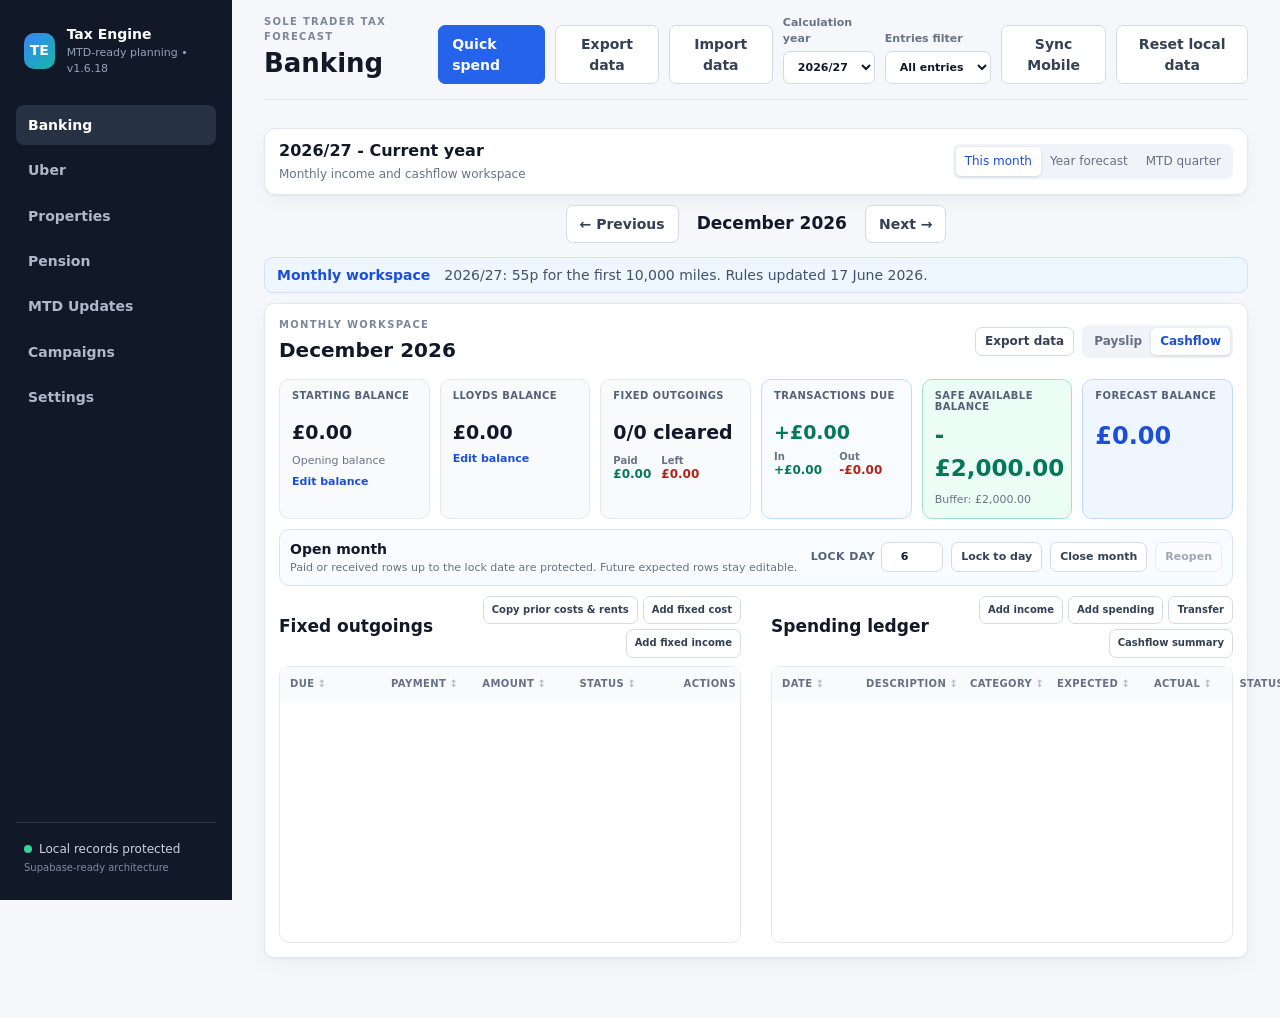
==== index.html @ 64699c82 "fix(property): resolve rent receipt periods for late payments, eliminate upcoming arrears from balan" ====
<!doctype html>
<html lang="en">
<head>
  <meta charset="utf-8"><meta name="viewport" content="width=device-width, initial-scale=1">
  <title>Tax Engine</title><meta name="theme-color" content="#111827">
  <link rel="manifest" href="manifest.webmanifest"><link rel="stylesheet" href="styles.css?v=103">
<style>
/* Side-by-side but NO internal scrolling or borders */
.cashflow-two-pane { 
  display: grid !important; 
  grid-template-columns: 1fr 1fr !important; 
  gap: 30px !important; 
}
.cashflow-two-pane section { 
  border: none !important; 
  background: transparent !important; 
  padding: 0 !important; 
}
.fixed-table, .spending-table { 
  max-height: none !important; 
  overflow: visible !important; 
  border: none !important; 
}
/* Re-add subtle borders to rows to make them readable */
.tax-workspace-table { border: 1px solid var(--line) !important; border-radius: 10px !important; }
.tax-workspace:has([data-tax-panel="cashflow"]:not([hidden])) {
  display: flex !important;
}
[data-tax-panel="cashflow"]:not([hidden]) {
  display: flex !important;
}
</style><style>
.campaigns-grid { display: grid; grid-template-columns: repeat(auto-fill, minmax(300px, 1fr)); gap: 16px; }
.campaign-card { border: 1px solid var(--line); border-radius: 10px; background: #fff; padding: 16px; cursor: pointer; transition: border-color 0.2s, box-shadow 0.2s; }
.campaign-card:hover { border-color: var(--nav); box-shadow: 0 4px 12px rgba(0,0,0,0.05); }
.campaign-card-head { display: flex; justify-content: space-between; align-items: flex-start; margin-bottom: 12px; }
.campaign-card-head h3 { margin: 0; font-size: 16px; color: var(--text); }
.campaign-card-head .badge { font-size: 10px; padding: 3px 6px; border-radius: 4px; background: #f1f5f9; color: #475569; font-weight: 700; text-transform: uppercase; }
.campaign-card-head .badge.primary { background: #eff6ff; color: #1d4ed8; }
.campaign-metrics { display: grid; grid-template-columns: 1fr 1fr; gap: 10px; margin-bottom: 16px; }
.campaign-metric { display: flex; flex-direction: column; }
.campaign-metric span { font-size: 11px; color: var(--muted); font-weight: 700; text-transform: uppercase; }
.campaign-metric strong { font-size: 18px; color: var(--text); }
.campaign-progress-bar { height: 6px; background: #e2e8f0; border-radius: 3px; overflow: hidden; margin-bottom: 6px; }
.campaign-progress-fill { height: 100%; background: var(--nav); transition: width 0.3s ease; }
.campaign-progress-fill.pay-down { background: #059669; }
.campaign-progress-text { display: flex; justify-content: space-between; font-size: 11px; color: var(--muted); font-weight: 600; }

/* Detail View */
.campaign-detail-header { display: flex; justify-content: space-between; align-items: flex-start; margin-bottom: 24px; padding-bottom: 20px; border-bottom: 1px solid var(--line); }
.campaign-detail-title h2 { margin: 0 0 4px 0; font-size: 24px; }
.campaign-detail-title p { margin: 0; color: var(--muted); font-size: 13px; }
.campaign-detail-actions { display: flex; gap: 8px; }
.campaign-stats-grid { display: grid; grid-template-columns: repeat(auto-fit, minmax(150px, 1fr)); gap: 16px; margin-bottom: 24px; }
.campaign-stat-box { background: #f8fafc; border: 1px solid var(--line); border-radius: 8px; padding: 16px; }
.campaign-stat-box span { display: block; font-size: 11px; font-weight: 700; color: var(--muted); text-transform: uppercase; margin-bottom: 4px; }
.campaign-stat-box strong { display: block; font-size: 20px; color: var(--text); }
.campaign-chart-container { background: #fff; border: 1px solid var(--line); border-radius: 10px; padding: 20px; margin-bottom: 24px; }
.campaign-chart { height: 200px; display: flex; align-items: flex-end; gap: 10px; padding-top: 20px; border-bottom: 1px solid var(--line); margin-bottom: 10px; }
.campaign-chart-bar-wrap { flex: 1; display: flex; flex-direction: column; justify-content: flex-end; align-items: center; height: 100%; position: relative; }
.campaign-chart-bar { width: 100%; max-width: 40px; background: #bfdbfe; border-radius: 4px 4px 0 0; transition: height 0.3s; min-height: 2px; }
.campaign-chart-label { font-size: 10px; color: var(--muted); margin-top: 4px; text-align: center; white-space: nowrap; overflow: hidden; text-overflow: ellipsis; max-width: 100%; }
.campaign-ledger { background: #fff; border: 1px solid var(--line); border-radius: 10px; overflow: hidden; }
</style>
</head>
<body>
  <aside class="sidebar">
    <div class="brand"><span class="brand-mark">TE</span><div><strong>Tax Engine</strong><small>MTD-ready planning &bull; v1.6.18</small></div></div>
    <nav id="nav">
      <button class="active" data-view="dashboard">Banking</button><button data-view="uber">Uber</button><button data-view="properties" data-module-nav="property">Properties</button><button data-view="pension" data-module-nav="pension">Pension</button><button data-view="mtd">MTD Updates</button>
<button data-view="campaigns">Campaigns</button><button data-view="settings">Settings</button>
    </nav>
    <div class="side-note"><span class="status-dot"></span>Local records protected<br><small>Supabase-ready architecture</small></div>
  </aside>
  <main class="shell">
    <header class="topbar"><div><p class="eyebrow">SOLE TRADER TAX FORECAST</p><h1 id="pageTitle">Banking</h1></div><div class="top-actions"><a class="quick-link" href="quick-spend.html">Quick spend</a><button id="exportAllData" class="ghost" type="button">Export data</button><button id="importAllDataButton" class="ghost" type="button">Import data</button><input id="importAllDataFile" type="file" accept="application/json" hidden><label>Calculation year<select id="taxYear"><option value="2026-27">2026/27</option><option value="2025-26">2025/26</option></select></label><label>Entries filter<select id="entryYearFilter"><option value="all">All entries</option><option value="2025-26">2025/26</option><option value="2026-27">2026/27</option></select></label><button id="btnSyncMobile" class="ghost" type="button" title="Sync and apply latest transactions from mobile">Sync Mobile</button><button id="resetDemo" class="ghost">Reset local data</button></div></header>

    <section class="view active" data-panel="dashboard">
      <div class="dashboard-mode"><div><strong id="dashboardYearMode"></strong><span id="dashboardPeriodNote"></span></div><div class="segmented" id="dashboardViewSelector"><button class="active" data-dashboard-view="actual">This month</button><button data-dashboard-view="forecast">Year forecast</button><button data-dashboard-view="mtd">MTD quarter</button></div></div>
      <div class="month-navigator" id="dashboardMonthNavigator"><button class="ghost" id="previousDashboardMonth">&larr; Previous</button><strong id="dashboardMonthLabel"></strong><button class="ghost" id="nextDashboardMonth">Next &rarr;</button></div>
      <div class="notice"><strong id="dashboardModeLabel">Actual records</strong><span id="ruleNote"></span></div>
      <div class="metrics" id="metrics"></div>
      <article class="card" id="provisionDetail"></article>
      <article class="card schedule-card" id="annualScheduleCard"><div class="card-head"><div><p class="eyebrow">APRIL TO MARCH</p><h2>Tax Provision Schedule</h2><p>Actual transactions replace forecast assumptions as each month is completed. Funding deadline: 31 March.</p></div></div><div id="provisionReconciliation" class="report provision-reconciliation"></div><div class="table records provision-schedule" id="provisionSchedule"></div></article>
      <article class="card" id="dashboardMtdCard" hidden></article>
    </section>
    <section class="view" data-panel="employment"><div class="section-intro"><div><p class="eyebrow">EMPLOYMENT RECORDS</p><h2>PAYE income</h2><p>Record each payslip or consolidated employment payment with tax and National Insurance already deducted.</p></div><button class="primary" data-open="employmentDialog">Record PAYE income</button></div><div class="metrics compact" id="employmentMetrics"></div><div class="card"><div class="table records" id="employmentTable"></div></div></section>

    <section class="view" data-panel="uber">
      <div class="section-intro">
        <div>
          <p class="eyebrow">SELF EMPLOYMENT</p>
          <h2>Uber earnings and performance</h2>
          <p>Record customer payments, platform fees, mileage, 25% tax pot provision and compare monthly net earnings.</p>
        </div>
        <button class="primary" data-open="uberDialog">Add week</button>
      </div>

      <div class="card uber-annual-card">
        <div class="card-head">
          <div>
            <p class="eyebrow">TAX YEAR SUMMARY</p>
            <h2>Monthly Uber breakdown</h2>
            <p>Annual grid showing turnover, platform fees, net payout, 25% tax pot provision, mileage and taxable profit by month.</p>
          </div>
          <div class="top-actions" style="margin-bottom:0;">
            <label>Tax year
              <select id="uberSummaryYear">
                <option value="2026-27">2026/27</option>
                <option value="2025-26">2025/26</option>
              </select>
            </label>
          </div>
        </div>
        <div class="metrics compact uber-summary-metrics" id="uberSummaryMetrics" style="margin-bottom:18px;"></div>
        <div class="uber-summary-wrap">
          <div class="table records uber-summary-table" id="uberSummaryTable"></div>
        </div>
      </div>

      <div class="card">
        <div class="card-head">
          <div>
            <p class="eyebrow">DIGITAL RECORDS</p>
            <h2>Weekly Uber entries</h2>
            <p id="uberWeeklyNote">Record customer payments, separate Uber fees, the net bank payment and business miles from the weekly statement.</p>
          </div>
          <div class="top-actions" style="margin-bottom:0;">
            <button class="ghost small" id="uberClearMonthFilter" style="display:none;">Show all weeks</button>
          </div>
        </div>
        <div class="metrics compact" id="uberMetrics"></div>
        <div class="table records" id="uberTable"></div>
      </div>
    </section>
    <section class="view" data-panel="properties">
      <div class="section-intro"><div><p class="eyebrow">RENTAL PORTFOLIO</p><h2>Properties and performance</h2><p>Cashflow is the source of truth. This page reports rent, costs and tenancy details by property.</p></div><button class="primary" data-open="propertyDialog">Create property</button></div>
      <div class="metrics compact" id="propertyMetrics"></div>
      <div class="card property-annual-card">
        <div class="card-head">
          <div>
            <p class="eyebrow">TAX YEAR SUMMARY</p>
            <h2>Monthly property breakdown</h2>
            <p>Annual grid showing rent, mortgage interest, repairs, legal &amp; professional fees, council tax, insurance, other costs, total costs and net profit by month.</p>
          </div>
          <div class="top-actions" style="margin-bottom:0;">
            <label>Tax year
              <select id="propertySummaryYear">
                <option value="2026-27">2026/27</option>
                <option value="2025-26">2025/26</option>
              </select>
            </label>
            <label>Property
              <select id="propertySummaryFilter">
                <option value="">All properties</option>
              </select>
            </label>
          </div>
        </div>
        <div class="metrics compact" id="propertySummaryMetrics" style="margin-bottom:18px;"></div>
        <div class="property-summary-wrap">
          <div class="table records property-summary-table" id="propertySummaryTable"></div>
        </div>
      </div>
      <div class="card"><div class="card-head"><div><p class="eyebrow">PROPERTY RECORDS</p><h2>Tenancies</h2></div></div><div class="table records" id="propertyTable"></div></div>
      <div class="property-actions"><button class="primary" data-open-cashflow-workspace>Open Cashflow</button><button class="ghost" data-open="rentDialog">Raise rent</button><button class="ghost" id="btnOpenTenantStatements">Tenant statements</button></div><div class="property-ledger-month" id="propertyLedgerMonthControls"></div>
      <div class="grid two property-ledgers"><div class="card"><div class="card-head"><div><p class="eyebrow">INCOME LEDGER</p><h2>Rent received</h2></div><label>Property filter<select id="propertyIncomeFilter"><option value="">All properties</option></select></label></div><div class="table records" id="propertyIncomeTable"></div></div><div class="card"><div class="card-head"><div><p class="eyebrow">EXPENSE LEDGER</p><h2>Property costs</h2></div></div><div class="table records" id="propertyExpenseTable"></div></div></div>
      <div class="card"><div class="card-head"><div><p class="eyebrow">RENT HISTORY</p><h2>Rent changes</h2></div></div><div class="table records" id="rentHistoryTable"></div></div>
      <div class="card arrears-card"><div class="card-head"><div><p class="eyebrow">ARREARS CONTROL</p><h2>Rent due and outstanding</h2><p>Scheduled rent is matched against receipts by property and rental month.</p></div><label>Property filter<select id="arrearsPropertyFilter"><option value="">All properties</option></select></label></div><div class="metrics compact" id="arrearsMetrics"></div><div class="table records" id="arrearsTable"></div></div>
    </section>
    <section class="view" data-panel="pension"><div class="section-intro"><div><p class="eyebrow">OTHER INCOME</p><h2>Pension receipts</h2></div><button class="primary" data-open="pensionDialog">Add receipt</button></div><div class="card"><div class="table records" id="pensionTable"></div></div></section>
    <section class="view" data-panel="mtd"><div class="section-intro"><div><p class="eyebrow">MAKING TAX DIGITAL</p><h2>Quarterly updates</h2><p>Monthly provision and quarterly reporting are separate outputs built from the same transaction records.</p></div><label>MTD period<select id="mtdPeriod"></select></label></div><div class="metrics compact" id="mtdMetrics"></div><article class="card"><div class="card-head"><div><p class="eyebrow">READINESS</p><h2 id="mtdStatus">Incomplete ? action required</h2></div><div><button class="ghost" id="exportMtdCsv">Export audit CSV</button><button class="ghost" id="exportMtdJson">Export audit JSON</button><button class="primary" id="exportMtdAbraTaxSelf">AbraTax self-employment CSV</button><button class="primary" id="exportMtdAbraTaxProperty">AbraTax property CSV</button></div></div><div id="mtdSummary" class="table"></div><div id="mtdWarnings" class="audit-list"></div></article></section>
    <section class="view" data-panel="payments"><div class="section-intro"><div><p class="eyebrow">PAYMENT PLAN</p><h2>HMRC payments</h2></div><button class="primary" data-open="paymentDialog">Record payment</button></div><div class="metrics compact" id="paymentMetrics"></div><div class="card"><div class="table records" id="paymentTable"></div></div></section>
    <section class="view" data-panel="calculation"><div class="section-intro"><div><p class="eyebrow">CALCULATION ENGINE</p><h2>Tax calculation</h2><p>Current-year tax and future payments on account are shown separately.</p></div></div><div id="calculationOutput" class="card report"></div></section>
    <section class="view" data-panel="returnprep"><div class="section-intro"><div><p class="eyebrow">SELF ASSESSMENT</p><h2>Return preparation</h2><p>Figures are labelled according to whether they are entered on the return or support the calculation.</p></div><button class="primary" id="printReturn">Print / PDF</button></div><div id="returnOutput" class="card report"></div></section>
    <section class="view" data-panel="audit"><div class="section-intro"><div><p class="eyebrow">DATA QUALITY</p><h2>Audit checks</h2></div></div><div id="auditOutput" class="card"></div></section>
    <section class="view" data-panel="reports"><div class="section-intro"><div><p class="eyebrow">ACCOUNTANT-READY</p><h2>Year-end tax projection</h2></div><div><button class="ghost" id="exportCsv">Export CSV</button><button class="primary" id="printReport">Print / PDF</button></div></div><article class="card report" id="report"></article></section>
        <section class="view" data-panel="campaigns">
      <div class="section-intro">
        <div>
          <p class="eyebrow">GOALS</p>
          <h2>Campaigns</h2>
          <p>Lightweight financial goals outside of ordinary cashflow.</p>
        </div>
        <div>
          <button class="primary" id="createCampaignBtn">Create campaign</button>
        </div>
      </div>
      <div id="campaignsListOutput" class="campaigns-grid"></div>
      <div id="campaignDetailOutput" hidden></div>
    </section>
    <section class="view" data-panel="settings"><div class="section-intro"><div><p class="eyebrow">CONFIGURATION</p><h2>Tax and forecast settings</h2><p>Choose the tax-return sections that apply, then maintain legislation and personal assumptions separately.</p></div><div><button class="ghost" id="copySettings">Copy previous year</button><button class="ghost" id="resetYearSettings">Reset year defaults</button></div></div><article class="card sync-card"><div class="card-head"><div><p class="eyebrow">SUPABASE SYNC</p><h2>Cloud records</h2><p>Automatic sync keeps this browser and mobile on the same Tax Engine records.</p></div></div><div class="sync-grid" data-sync-signed-out><label>Email<input id="syncEmail" type="email" autocomplete="email"></label><label>Password<input id="syncPassword" type="password" autocomplete="current-password"></label><button class="ghost" id="syncCreateAccount" type="button">Create account</button><button class="primary" id="syncSignIn" type="button">Sign in</button></div><div class="sync-actions" data-sync-signed-in hidden><button class="ghost" type="button" data-sync-signout>Sign out</button></div><p class="sync-status" data-sync-status>Sign in once to enable automatic sync.</p></article><form id="settingsForm"><div id="settingsContent"></div><div class="settings-save"><span id="settingsWarning" role="alert"></span><button class="primary" type="submit">Save all settings</button></div></form></section>
    <div id="monthlyHub" hidden></div>
  </main>

  <dialog id="uberDialog"><form method="dialog" id="uberForm"><h2>Add Uber week</h2><p>Enter fees as positive amounts. Use Other adjustments for a deduction or credit not shown elsewhere.</p><div class="form-grid"><label>Week start<input name="weekStart" type="date" required></label><label>Week end<input name="weekEnd" type="date" required></label><label>Amount paid by customers<input name="customerPayments" type="number" min="0" step="0.01" required></label><label>Government taxes and third-party fees<input name="governmentThirdPartyFees" type="number" min="0" step="0.01" value="0" required></label><label>Uber service fee<input name="uberServiceFee" type="number" min="0" step="0.01" required></label><label>Tips<input name="tips" type="number" min="0" step="0.01" value="0" required></label><label>Other adjustments<input name="otherAdjustments" type="number" step="0.01" value="0"></label><label>Net Uber payment<input name="netUberPayment" type="number" min="0" step="0.01" required></label><label>Business miles<input name="businessMiles" type="number" min="0" step="0.1" required></label><label class="wide">Adjustment explanation / notes<input name="notes"></label></div><p id="uberReconciliation" class="form-note" aria-live="polite"></p><div class="dialog-actions"><button type="button" data-close-dialog class="ghost">Cancel</button><button value="default" class="primary">Save week</button></div></form></dialog>
  <dialog id="employmentDialog"><form method="dialog" id="employmentForm"><h2>Record PAYE income</h2><div class="form-grid"><label>Payment date<input name="date" type="date" required></label><label>Employer<input name="employer" required></label><label>Tax code<input name="taxCode" value="1257L" required></label><label>Gross pay<input name="gross" type="number" min="0" step="0.01" required></label><label>PAYE tax deducted<input name="tax" type="number" min="0" step="0.01" placeholder="Leave blank to estimate"></label><label>National Insurance deducted<input name="ni" type="number" min="0" step="0.01" value="0"></label><label>Benefits in kind<input name="benefits" type="number" min="0" step="0.01" value="0"></label><label class="wide">Notes<input name="notes"></label></div><div class="dialog-actions"><button type="button" data-close-dialog class="ghost">Cancel</button><button value="default" class="primary">Save PAYE record</button></div></form></dialog>
  <dialog id="propertyDialog"><form method="dialog" id="propertyForm"><h2>Create property</h2><div class="form-grid"><label>Property name<input name="property" required placeholder="Wolverhampton rental"></label><label>Tenant name<input name="tenant" required></label><label>Tenant email<input name="tenantEmail" type="email" placeholder="tenant@example.com"></label><label>Ownership percentage<input name="ownership" type="number" min="0" max="100" step="0.01" value="100" required></label><label>Monthly rent<input name="rent" type="number" min="0" step="0.01" required></label><label>Deposit<input name="deposit" type="number" min="0" step="0.01" required></label><label>Tenancy start<input name="start" type="date" required></label><label>Tenancy end<input name="end" type="date"></label></div><div class="dialog-actions"><button type="button" data-close-dialog class="ghost">Cancel</button><button value="default" class="primary">Create property</button></div></form></dialog>
  <dialog id="incomeDialog"><form method="dialog" id="incomeForm"><h2>Record property income</h2><div class="form-grid"><label>Property<select name="propertyId" data-property-select required></select></label><label>Date received<input name="date" type="date" required></label><label>Amount<input name="amount" type="number" min="0" step="0.01" required></label><label>Rent period<input name="period" type="month"></label><label class="wide">Notes<input name="notes"></label></div><div class="dialog-actions"><button type="button" data-close-dialog class="ghost">Cancel</button><button value="default" class="primary">Record income</button></div></form></dialog>
  <dialog id="editPropertyDialog"><form method="dialog" id="editPropertyForm"><input name="id" type="hidden"><h2>Edit property</h2><div class="form-grid"><label>Property name<input name="property" required></label><label>Tenant name<input name="tenant" required></label><label>Tenant email<input name="tenantEmail" type="email" placeholder="tenant@example.com"></label><label>Ownership percentage<input name="ownership" type="number" min="0" max="100" step="0.01" required></label><label>Monthly rent<input name="rent" type="number" min="0" step="0.01" required></label><label>Deposit<input name="deposit" type="number" min="0" step="0.01" required></label><label>Tenancy start<input name="start" type="date" required></label><label>Tenancy end<input name="end" type="date"></label></div><div class="dialog-actions"><button type="button" data-close-dialog class="ghost">Cancel</button><button class="primary">Save changes</button></div></form></dialog>
  <dialog id="editIncomeDialog"><form method="dialog" id="editIncomeForm"><input name="id" type="hidden"><h2>Edit rent receipt</h2><div class="form-grid"><label>Property<select name="propertyId" data-property-select required></select></label><label>Date received<input name="date" type="date" required></label><label>Amount<input name="amount" type="number" min="0" step="0.01" required></label><label>Rent period<input name="period" type="month"></label><label class="wide">Notes<input name="notes"></label></div><div class="dialog-actions"><button type="button" data-close-dialog class="ghost">Cancel</button><button class="primary">Save changes</button></div></form></dialog>
  <dialog id="rentDialog"><form method="dialog" id="rentForm"><h2>Raise rent</h2><div class="form-grid"><label>Property<select name="propertyId" data-property-select required></select></label><label>Effective date<input name="date" type="date" required></label><label>New monthly rent<input name="rent" type="number" min="0" step="0.01" required></label><label class="wide">Reason / notes<input name="notes"></label></div><div class="dialog-actions"><button type="button" data-close-dialog class="ghost">Cancel</button><button value="default" class="primary">Save rent change</button></div></form></dialog>
  <dialog id="expenseDialog"><form method="dialog" id="expenseForm"><h2>Record property expense</h2><div class="form-grid"><label>Property<select name="propertyId" data-property-select required></select></label><label>Date paid<input name="date" type="date" required></label><label>Category<select name="category"><option>Repairs</option><option>Insurance</option><option>Agent fees</option><option>Utilities</option><option>Mortgage interest</option><option>Other</option></select></label><label>Amount<input name="amount" type="number" min="0" step="0.01" required></label><label class="wide">Supplier / notes<input name="notes"></label></div><div class="dialog-actions"><button type="button" data-close-dialog class="ghost">Cancel</button><button value="default" class="primary">Record expense</button></div></form></dialog>
  <dialog id="pensionDialog"><form method="dialog" id="pensionForm"><h2>Add pension receipt</h2><p>Enter the amount received into the bank and the tax shown on the pension payslip. Gross pension is calculated automatically.</p><div class="form-grid"><label>Date received<input name="date" type="date" required></label><label>Provider<input name="provider" required></label><label>Tax code<input name="taxCode" value="1257L" required></label><label>Net payment received<input name="net" type="number" min="0" step="0.01" required></label><label>Tax deducted<input name="tax" type="number" min="0" step="0.01" value="0" required></label><label>Pension number <small>(optional)</small><input name="pensionNumber"></label><label class="wide">Provider notes<input name="notes"></label></div><p id="pensionGrossPreview" class="form-note">Gross pension: Â£0.00</p><div class="dialog-actions"><button type="button" data-close-dialog class="ghost">Cancel</button><button value="default" class="primary">Save receipt</button></div></form></dialog>
  <dialog id="paymentDialog"><form method="dialog" id="paymentForm"><h2>Record HMRC payment or credit</h2><div class="form-grid"><label>Payment date<input name="date" type="date" required></label><label>Tax year intended<select name="taxYear" required><option value="2025-26">2025/26</option><option value="2026-27">2026/27</option></select></label><label>Type<select name="paymentType" required><option>Voluntary monthly payment</option><option>Budget Payment Plan</option><option>Balancing payment</option><option>First payment on account</option><option>Second payment on account</option><option>Other HMRC payment</option><option>Credit brought forward</option><option>Refund</option></select></label><label>HMRC allocation status<select name="allocationStatus"><option>Unallocated</option><option>Allocated</option><option>Pending</option><option>Disputed</option></select></label><label>Amount<input name="amount" type="number" min="0" step="0.01" required></label><label>Reference<input name="reference"></label><label class="wide">Notes<input name="notes"></label></div><div class="dialog-actions"><button type="button" data-close-dialog class="ghost">Cancel</button><button value="default" class="primary">Save payment</button></div></form></dialog>
  <dialog id="scheduleDetailDialog"><div class="schedule-detail"><h2 id="scheduleDetailTitle">Monthly detail</h2><div id="scheduleDetailBody" class="report"></div><div class="dialog-actions"><button type="button" data-close-dialog class="primary">Close</button></div></div></dialog>
    <dialog id="campaignDialog">
    <form id="campaignForm" onsubmit="event.preventDefault(); saveCampaign();">
      <input type="hidden" name="id">
      <h2 id="campaignDialogTitle">Create campaign</h2>
      <div class="form-grid">
        <label>Campaign name<input name="name" required></label>
        <label>Type
          <select name="type" required>
            <option value="build_up">Build up (e.g. Deposit)</option>
            <option value="pay_down">Pay down (e.g. Finance)</option>
          </select>
        </label>
        <label>Target amount<input name="target" type="number" min="0" step="0.01" required></label>
        <label>Starting balance<input name="startingBalance" type="number" min="0" step="0.01" required></label>
        <label>Target date <small>(optional)</small><input name="targetDate" type="date"></label>
        <label>Status
          <select name="status">
            <option value="active">Active</option>
            <option value="paused">Paused</option>
            <option value="completed">Completed</option><option value="archived">Archived</option>
          </select>
        </label>
        <label class="wide"><input type="checkbox" name="isPrimary"> Set as Primary Campaign on Dashboard</label>
        <label class="wide">Notes<input name="note"></label>
      </div>
      <div class="dialog-actions">
        <button type="button" data-close-dialog class="ghost">Cancel</button>
        <button type="submit" class="primary">Save campaign</button>
      </div>
    </form>
  </dialog>
  <dialog id="campaignTransactionDialog">
    <form id="campaignTransactionForm" onsubmit="event.preventDefault(); saveCampaignTx();">
      <input type="hidden" name="campaignId">
      <h2>Record transaction</h2>
      <div class="form-grid">
        <label>Date<input name="date" type="date" required></label>
        <label>Amount<input name="amount" type="number" min="0.01" step="0.01" required></label>
        <label>Direction
          <select name="direction" required>
            <option value="add">Add money</option>
            <option value="remove">Remove money</option>
          </select>
        </label>
        <label class="wide">Note<input name="note"></label>
      </div>
      <div class="dialog-actions">
        <button type="button" data-close-dialog class="ghost">Cancel</button>
        <button type="submit" class="primary">Save transaction</button>
      </div>
    </form>
  </dialog>
  <dialog id="tenantStatementDialog" class="statement-dialog">
    <div class="statement-container">
      <div class="statement-header">
        <div>
          <p class="eyebrow">ANNUAL RENT STATEMENT</p>
          <h2 id="statementPropertyTitle">Tenant Rent Statement</h2>
          <p id="statementPropertyAddress">Calendar year statement (Jan - Dec)</p>
        </div>
        <div class="top-actions" style="margin-bottom:0;">
          <label>Property
            <select id="tenantStatementPropertySelect"></select>
          </label>
          <label>Calendar year
            <select id="tenantStatementYearSelect">
              <option value="2026">2026</option>
              <option value="2025">2025</option>
              <option value="2024">2024</option>
            </select>
          </label>
        </div>
      </div>

      <div class="tenant-contact-bar">
        <div class="tenant-meta-left">
          <span>Tenant: <strong id="statementTenantName">—</strong></span>
          <span>Tenancy: <span id="statementTenancyDates">—</span></span>
          <span>Monthly rent: <strong id="statementRentRate">—</strong></span>
        </div>
        <div class="tenant-meta-right">
          <label style="display:flex;align-items:center;gap:6px;font-size:12px;font-weight:600;margin:0;">
            Tenant email:
            <input id="statementTenantEmail" type="email" placeholder="tenant@example.com" style="padding:4px 8px;font-size:12px;width:200px;">
            <button type="button" id="btnSaveTenantEmail" class="ghost small">Save email</button>
          </label>
        </div>
      </div>

      <div class="statement-table-wrap">
        <div class="table records statement-table" id="tenantStatementTable"></div>
      </div>

      <div id="statementSummaryBox" class="statement-summary-box"></div>

      <div class="dialog-actions statement-dialog-actions">
        <button type="button" data-close-dialog class="ghost">Close</button>
        <button type="button" id="btnPrintStatement" class="ghost">Print / Save PDF</button>
        <button type="button" id="btnEmailTenant" class="primary">Email to tenant</button>
      </div>
    </div>
  </dialog>
  <script src="tax-engine.js?v=24"></script><script src="financial-controls.js?v=4"></script><script src="property-records.js?v=1"></script><script src="abratax-export.js?v=1"></script><script src="app.js?v=174"></script><script src="supabase-sync.js?v=32"></script>
</body></html>
---- styles.css ----
:root{--ink:#111827;--muted:#687386;--line:#e4e8ee;--bg:#f5f7fa;--card:#fff;--accent:#2563eb;--green:#0f9f6e;--amber:#b7791f;--red:#c2414b;--nav:#111827;--shadow:0 1px 2px rgba(16,24,40,.05),0 8px 24px rgba(16,24,40,.04)}*{box-sizing:border-box}body{margin:0;background:var(--bg);color:var(--ink);font:14px/1.45 Inter,ui-sans-serif,system-ui,-apple-system,"Segoe UI",sans-serif}.sidebar{position:fixed;inset:0 auto 0 0;width:232px;background:var(--nav);color:#fff;padding:24px 16px;display:flex;flex-direction:column}.brand{display:flex;align-items:center;gap:12px;padding:0 8px 28px}.brand-mark{width:36px;height:36px;display:grid;place-items:center;border-radius:10px;background:linear-gradient(135deg,#3b82f6,#14b8a6);font-weight:800}.brand strong,.brand small{display:block}.brand small{color:#94a3b8;font-size:11px;margin-top:1px}nav{display:grid;gap:5px}button,select,input{font:inherit}button{cursor:pointer}nav button{border:0;background:transparent;color:#aeb8c8;text-align:left;padding:10px 12px;border-radius:8px;font-weight:600}nav button:hover,nav button.active{background:#263244;color:#fff}.side-note{margin-top:auto;border-top:1px solid #2c3748;padding:18px 8px 0;color:#cbd5e1;font-size:12px}.side-note small{color:#7f8da1}.status-dot{display:inline-block;width:8px;height:8px;border-radius:50%;background:#34d399;margin-right:7px}.shell{margin-left:232px;min-width:1048px;padding:0 32px 60px}.topbar{height:100px;display:flex;align-items:center;justify-content:space-between;border-bottom:1px solid var(--line);margin-bottom:28px}.topbar h1{font-size:26px;margin:1px 0}.eyebrow{font-size:10px;letter-spacing:.13em;color:#7c8798;font-weight:800;margin:0;text-transform:uppercase}.top-actions{display:flex;align-items:end;gap:10px}.top-actions label{display:grid;gap:4px;color:var(--muted);font-size:11px;font-weight:700}select,input{border:1px solid #d4dae3;border-radius:7px;background:white;padding:8px 10px;color:var(--ink)}button.primary,button.ghost{border-radius:7px;padding:8px 13px;font-weight:700}button.primary{border:1px solid var(--accent);background:var(--accent);color:#fff}button.ghost{border:1px solid #d5dbe4;background:#fff;color:#344054}.view{display:none}.view.active{display:block}.notice{display:flex;gap:14px;align-items:center;background:#eef6ff;border:1px solid #cfe2ff;border-radius:9px;padding:10px 13px;margin-bottom:18px;color:#42526a}.notice strong{color:#1d4ed8}.metrics{display:grid;grid-template-columns:repeat(4,1fr);gap:14px;margin-bottom:18px}.metrics.compact{grid-template-columns:repeat(3,1fr)}.metric{background:var(--card);border:1px solid var(--line);border-radius:10px;padding:16px;box-shadow:var(--shadow)}.metric span{display:block;color:var(--muted);font-size:12px;font-weight:600}.metric strong{display:block;font-size:23px;letter-spacing:-.03em;margin:7px 0 2px}.metric small{color:#8490a1}.metric.alert strong{color:var(--red)}.grid.two{display:grid;grid-template-columns:1.4fr 1fr;gap:18px;margin-bottom:18px}.card{background:var(--card);border:1px solid var(--line);border-radius:10px;box-shadow:var(--shadow);padding:20px;margin-bottom:18px}.card h2,.section-intro h2,dialog h2{margin:3px 0 0;font-size:18px}.card-head,.section-intro{display:flex;justify-content:space-between;align-items:center;gap:18px;margin-bottom:18px}.section-intro p:not(.eyebrow){color:var(--muted);margin:6px 0 0}.segmented{display:flex;background:#f0f3f7;border-radius:7px;padding:3px}.segmented button{border:0;background:transparent;border-radius:5px;padding:6px 9px;color:#667085;font-size:12px}.segmented button.active{background:white;color:#1d4ed8;box-shadow:0 1px 3px #cfd5df}.summary-grid{display:grid;grid-template-columns:repeat(3,1fr);gap:12px}.summary-grid div{background:#f8fafc;border-radius:8px;padding:12px}.summary-grid span{display:block;color:var(--muted);font-size:11px}.summary-grid strong{font-size:17px}.bar-wrap{margin-top:18px}.bar-label{display:flex;justify-content:space-between;color:var(--muted);font-size:12px}.bar{height:7px;background:#edf0f4;border-radius:99px;margin-top:7px;overflow:hidden}.bar i{display:block;height:100%;background:linear-gradient(90deg,#3b82f6,#14b8a6);border-radius:99px}.income-mix{display:grid;gap:15px}.mix-row{display:grid;grid-template-columns:92px 1fr 75px;gap:10px;align-items:center}.mix-row span{font-size:12px;color:var(--muted)}.mix-line{height:9px;background:#eef1f5;border-radius:20px;overflow:hidden}.mix-line i{display:block;height:100%;border-radius:20px}.mix-row:nth-child(1) i{background:#2563eb}.mix-row:nth-child(2) i{background:#14b8a6}.mix-row:nth-child(3) i{background:#8b5cf6}.mix-row strong{text-align:right}.table{width:100%}.tr{display:grid;grid-template-columns:1fr 160px;align-items:center;padding:10px 8px;border-bottom:1px solid #edf0f4}.tr:last-child{border-bottom:0}.tr.header{background:#f8fafc;color:#667085;font-size:11px;font-weight:800;text-transform:uppercase}.tr.total{font-weight:800;background:#f8fafc}.tr span:last-child{text-align:right;font-variant-numeric:tabular-nums}.records .tr{grid-template-columns:repeat(var(--cols,6),minmax(90px,1fr));gap:12px}.records .tr span{text-align:left;overflow:hidden;text-overflow:ellipsis}.records .tr span:last-child{text-align:right}.delete{border:0;background:transparent;color:#c2414b;font-weight:700}.empty{text-align:center;color:var(--muted);padding:35px}.form-grid{display:grid;grid-template-columns:repeat(2,1fr);gap:16px}.form-grid label{display:grid;gap:6px;color:#5f6c7b;font-weight:650}.form-grid input{width:100%}.wide,.form-actions{grid-column:1/-1}.form-actions{text-align:right}.report .report-title{display:flex;justify-content:space-between;border-bottom:2px solid var(--ink);padding-bottom:15px;margin-bottom:12px}.report p{color:var(--muted)}dialog{border:0;border-radius:12px;box-shadow:0 25px 80px #17203355;width:680px;padding:24px}dialog::backdrop{background:#11182788}.dialog-actions{display:flex;justify-content:flex-end;gap:8px;margin-top:22px}
@media(max-width:900px){.sidebar{position:static;width:auto}.shell{margin:0;min-width:0;padding:20px}.sidebar nav{grid-template-columns:repeat(4,1fr)}.side-note{display:none}.topbar{height:auto;padding:20px 0}.grid.two,.metrics{grid-template-columns:1fr 1fr}.records{overflow:auto}.records .tr{min-width:900px}}
@media print{.sidebar,.topbar,.section-intro,.notice,.view:not([data-panel="reports"]){display:none!important}.shell{margin:0;min-width:0;padding:0}.view[data-panel="reports"]{display:block!important}.card{border:0;box-shadow:none}}
.property-actions{display:flex;gap:9px;margin:-4px 0 18px}.property-ledgers{grid-template-columns:1fr 1fr}.property-ledgers .card{min-width:0}.property-ledgers .records{overflow-x:auto}.property-ledgers .records .tr{min-width:520px}
.view[data-panel="settings"]{max-width:1040px}.settings-save{position:sticky;bottom:12px;display:flex;justify-content:flex-end;align-items:center;gap:16px;background:#ffffffee;border:1px solid var(--line);border-radius:10px;padding:12px 16px;box-shadow:var(--shadow);z-index:2}.settings-save span{margin-right:auto;color:var(--red);font-weight:650}.settings-grid{display:grid;grid-template-columns:1fr;gap:10px;max-width:760px}.settings-grid label,.advanced-grid label{display:grid;grid-template-columns:minmax(230px,280px) minmax(220px,420px);align-items:center;gap:18px;color:#5f6c7b;font-weight:650}.settings-grid label input,.settings-grid label select,.advanced-grid label input,.advanced-grid label select{width:100%}.settings-grid .wide{grid-column:auto}.module-toggles{display:grid;grid-template-columns:1fr;gap:8px;max-width:520px}.module-toggle{display:flex!important;align-items:center;gap:10px!important;border:1px solid var(--line);border-radius:8px;padding:11px 13px;background:#f8fafc;color:var(--ink)!important}.module-toggle input{width:auto}.module-card[hidden],[data-module-nav][hidden]{display:none!important}.module-card{border-left:3px solid #3b82f6}.module-card h3{margin:0;font-size:15px}.module-card .card-head{margin-bottom:14px}.advanced{max-width:760px;margin-top:14px;border-top:1px solid var(--line);padding-top:12px}.advanced summary{cursor:pointer;font-weight:750;color:#42526a}.advanced-grid{display:grid;grid-template-columns:1fr;gap:10px;margin-top:14px}.switch-line{display:flex!important;align-items:center!important;gap:8px!important}.switch-line input{width:auto!important}.settings-section-note{color:var(--muted);margin:5px 0 0}.source-note{background:#f8fafc;border-radius:8px;padding:10px 12px;color:var(--muted);font-size:12px}
[hidden]{display:none!important}.entry-tag{display:inline-block;padding:4px 8px;border-radius:999px;background:#e8f0fe;color:#2456a6;font-weight:750}.audit-list{display:grid;gap:10px}.audit-item{display:grid;grid-template-columns:150px 1fr;gap:16px;padding:13px;border-radius:9px}.audit-item.amber{background:#fff7df;color:#76520c}.empty-success{padding:24px;text-align:center;background:#eaf8ef;border-radius:10px;color:#17623a}.empty-success p{margin-bottom:0}
.status-badge{display:inline-block;padding:4px 8px;border-radius:999px;font-size:11px;font-weight:800}.status-badge.paid{background:#eaf8ef;color:#17623a}.status-badge.overdue{background:#feecec;color:#a32222}.status-badge.part-paid{background:#fff7df;color:#76520c}.status-badge.upcoming{background:#e8f0fe;color:#2456a6}.row-actions{display:flex;gap:6px;align-items:center}.small{padding:6px 9px!important;font-size:11px!important}.arrears-card{margin-top:18px}
.dashboard-mode{display:flex;align-items:center;justify-content:space-between;gap:20px;margin-bottom:14px;padding:16px 18px;background:#fff;border:1px solid var(--line);border-radius:12px;box-shadow:var(--shadow)}.dashboard-mode>div:first-child{display:grid;gap:4px}.dashboard-mode>div:first-child strong{font-size:16px}.dashboard-mode>div:first-child span{color:var(--muted);font-size:12px}
.month-navigator{display:flex;align-items:center;justify-content:center;gap:18px;margin:0 0 14px}.month-navigator strong{min-width:150px;text-align:center;font-size:17px}.monthly-details{margin-top:16px;border-top:1px solid var(--line);padding-top:14px}.monthly-details summary{cursor:pointer;color:#1d4ed8;font-weight:700}.monthly-details .reconciliation-body{margin-top:10px}
@media(max-width:1100px){.settings-grid label,.advanced-grid label{grid-template-columns:1fr;gap:6px}.view[data-panel="settings"]{max-width:none}}
.schedule-card{overflow-x:auto}.provision-schedule{min-width:1900px}.provision-schedule .tr{grid-template-columns:220px repeat(12,minmax(120px,1fr))!important}.provision-schedule .tr span{white-space:normal}.provision-schedule .tr span:first-child{position:sticky;left:0;z-index:1;background:#fff;font-weight:750}.provision-schedule .header span:first-child{background:#f5f7fb;z-index:2}.provision-schedule .entry-tag{display:block;margin-top:4px}.provision-note{grid-column:1/-1}.schedule-value,.schedule-heading{border:0;background:transparent;color:inherit;padding:3px;text-align:left;font:inherit;cursor:pointer}.schedule-value:hover,.schedule-heading:hover{color:var(--blue);text-decoration:underline}.month-basis{display:block;margin-top:3px;color:var(--muted);font-size:10px;font-weight:500}.provision-reconciliation{margin-bottom:14px;padding:0}.provision-reconciliation summary{cursor:pointer;padding:12px 0;font-weight:750}.reconciliation-body{padding-bottom:10px}.schedule-detail{min-width:min(680px,90vw)}
.tax-workspace{display:grid;gap:18px}.tax-workspace-head{display:flex;align-items:flex-start;justify-content:space-between;gap:18px}.tax-workspace-head h2{font-size:22px}.tax-workspace-head p:not(.eyebrow){margin:5px 0 0;color:var(--muted)}.tax-workspace-tabs button{font-weight:800}.payslip-grid{display:grid;grid-template-columns:minmax(0,1fr)260px;gap:18px}.tax-workspace-table{border:1px solid var(--line);border-radius:10px;overflow:hidden}.tax-workspace-row{display:grid;align-items:center;gap:8px;padding:11px 12px;border-bottom:1px solid #edf0f4}.tax-workspace-row:last-child{border-bottom:0}.payslip-table .tax-workspace-row{grid-template-columns:1.2fr repeat(3,minmax(120px,1fr))}.fixed-table .tax-workspace-row{grid-template-columns:54px minmax(132px,1.25fr) 86px 86px 92px}.spending-table .tax-workspace-row{grid-template-columns:54px minmax(148px,1.35fr) 86px 84px 80px 86px}.tax-workspace-row.header{background:#f8fafc;color:#667085;font-size:10px;font-weight:800;text-transform:uppercase;letter-spacing:.04em}.tax-workspace-row.total{background:#eef6ff;font-weight:900}.tax-workspace-row span:not(:first-child){text-align:right}.net-available{display:grid;align-content:center;gap:8px;border:1px solid #9ee6c2;border-radius:12px;background:#ecfdf5;padding:20px}.net-available span,.cashflow-cards span{color:#536176;font-size:12px;font-weight:800;text-transform:uppercase;letter-spacing:.04em}.net-available strong{color:#047857;font-size:32px;line-height:1}.cashflow-cards{display:grid;grid-template-columns:repeat(5,1fr);gap:12px}.cashflow-cards div{display:grid;gap:7px;border:1px solid var(--line);border-radius:10px;background:#f8fafc;padding:14px}.cashflow-cards strong{font-size:21px}.cashflow-cards .safe{border-color:#9ee6c2;background:#ecfdf5}.cashflow-cards .forecast{border-color:#bfdbfe;background:#eff6ff}.cashflow-cards .safe strong{color:#047857;font-size:26px}.cashflow-cards .forecast strong{color:#1d4ed8;font-size:24px}.cashflow-two-pane{display:grid;grid-template-columns:1fr 1fr;gap:18px}.cashflow-two-pane section{min-width:0;border:1px solid var(--line);border-radius:10px;padding:14px;background:#fff}.pane-head{display:flex;justify-content:space-between;align-items:flex-start;gap:14px;margin-bottom:12px}.pane-head h3{margin:0;font-size:18px}.pane-head p{margin:2px 0 0;color:var(--muted);font-size:12px;font-weight:700}.cashflow-actions{display:flex;flex-wrap:wrap;justify-content:flex-end;gap:7px}.cashflow-actions button{padding:7px 9px;font-size:11px}.cash-status{display:inline-flex;min-width:68px;justify-content:center;border-radius:999px;padding:4px 7px;background:#eef2f7;color:#334155;font-size:10px}.cash-status.paid{background:#dcfce7;color:#047857}.cash-status.expected,.cash-status.planned{background:#e8f0fe;color:#2456a6}.cash-status.partpaid{background:#fff7df;color:#76520c}.cash-status.unplanned{background:#feecec;color:#a32222}.cash-check{display:inline-flex;align-items:center;justify-content:flex-end;gap:5px;margin:0;color:#344054;font-size:12px;font-weight:750;white-space:nowrap}.cash-check input{width:16px;height:16px;accent-color:var(--nav)}
@media(max-width:1100px){.payslip-grid,.cashflow-cards,.cashflow-two-pane{grid-template-columns:1fr}.tax-workspace-head,.pane-head{flex-direction:column}.tax-workspace-row span{text-align:left!important}.payslip-table .tax-workspace-row{min-width:620px}}

.view[data-panel="dashboard"] .dashboard-mode{padding:10px 14px;margin-bottom:10px}.view[data-panel="dashboard"] .notice{padding:7px 12px;margin-bottom:10px}.view[data-panel="dashboard"] .topbar{margin-bottom:18px}#provisionDetail{min-height:calc(100vh - 245px);display:flex;flex-direction:column;padding:14px;margin-bottom:0}.tax-workspace{flex:1;min-height:0;gap:10px}.tax-workspace-head{align-items:center;margin-bottom:0}.tax-workspace-head h2{font-size:20px}.tax-workspace-head p:not(.eyebrow){margin-top:2px;font-size:12px}.tax-workspace-tabs button{padding:5px 9px;font-size:12px}.tax-workspace:has([data-tax-panel="cashflow"]:not([hidden])){min-height:calc(100vh - 275px);display:flex;flex-direction:column}.tax-workspace:has([data-tax-panel="cashflow"]:not([hidden])) .tax-workspace-head p:not(.eyebrow){display:none}[data-tax-panel="cashflow"]:not([hidden]){flex:1;min-height:0;display:flex;flex-direction:column;gap:10px}.cashflow-cards{gap:10px}.cashflow-cards div{min-height:76px;padding:10px 12px;align-content:center}.cashflow-cards span{font-size:10px}.cashflow-cards strong{font-size:19px}.cashflow-cards .safe strong{font-size:23px}.cashflow-two-pane{flex:1;min-height:0;grid-template-columns:minmax(0,1.08fr) minmax(0,.92fr);gap:12px}.cashflow-two-pane section{min-height:0;display:flex;flex-direction:column;padding:10px}.pane-head{align-items:center;margin-bottom:8px}.pane-head h3{font-size:17px}.pane-head p{font-size:11px}.cashflow-actions{gap:5px}.cashflow-actions .primary{border-color:#d5dbe4;background:#fff;color:#344054}.cashflow-actions button{padding:6px 8px;font-size:10px}.fixed-table,.spending-table{flex:1;min-height:0;max-height:500px;overflow:auto}.fixed-table .tax-workspace-row,.spending-table .tax-workspace-row{padding:10px 10px}.tax-workspace-row.header{position:sticky;top:0;z-index:2}.fixed-row:hover,.spending-row:hover{background:#f8fafc}.fixed-row:nth-child(odd),.spending-row:nth-child(odd){background:#fcfdff}.fixed-row:has(input:checked){background:#f8fffb}.cash-status{min-width:64px}.cash-check{font-size:11px}.cash-check input{width:15px;height:15px}
@media(max-width:1100px){#provisionDetail{min-height:auto}.tax-workspace:has([data-tax-panel="cashflow"]:not([hidden])){min-height:auto}.cashflow-two-pane{grid-template-columns:1fr}.fixed-table,.spending-table{max-height:500px;overflow:auto}.fixed-table .tax-workspace-row,.spending-table .tax-workspace-row{min-width:720px}}

.fixed-table .tax-workspace-row{grid-template-columns:48px minmax(112px,1.1fr) 80px 82px 92px}.spending-table .tax-workspace-row{grid-template-columns:48px minmax(120px,1.2fr) 78px 78px 74px 76px 92px}.cash-row-actions{display:flex;justify-content:flex-end;gap:4px}.cash-row-actions button{padding:4px 6px!important;font-size:10px!important;border-radius:6px!important}.cash-row-actions .danger{color:var(--red)}

#provisionDetail{min-height:auto}.tax-workspace{display:grid;gap:12px}.tax-workspace-head{margin-bottom:2px}.payslip-grid{align-items:stretch}.net-available{min-height:0}.tax-workspace:not(:has([data-tax-panel="cashflow"]:not([hidden]))){min-height:auto;align-content:start}.tax-workspace:not(:has([data-tax-panel="cashflow"]:not([hidden]))) .tax-workspace-head{align-items:flex-end}.tax-workspace:not(:has([data-tax-panel="cashflow"]:not([hidden]))) .tax-workspace-head p:not(.eyebrow){display:none}.tax-workspace:not(:has([data-tax-panel="cashflow"]:not([hidden]))) .payslip-grid{margin-top:0}.tax-workspace:has([data-tax-panel="cashflow"]:not([hidden])){min-height:calc(100vh - 275px)}#provisionDetail:has([data-tax-panel="cashflow"]:not([hidden])){min-height:calc(100vh - 245px)}

.cash-editor{display:grid;grid-template-columns:1.2fr repeat(5,minmax(90px,1fr)) auto auto;gap:8px;align-items:end;border:1px solid #cfe2ff;border-radius:10px;background:#f8fbff;padding:10px}.cash-editor strong,.cash-editor small{display:block}.cash-editor small{color:var(--muted);font-size:11px}.cash-editor input,.cash-editor select{min-width:0;padding:7px 8px;font-size:12px}.cash-editor button{align-self:end;padding:7px 10px;min-height:34px}
@media(max-width:1100px){.cash-editor{grid-template-columns:1fr 1fr}.cash-editor>div{grid-column:1/-1}}

.cash-editor{grid-template-columns:minmax(180px,.9fr) minmax(78px,.65fr) repeat(4,minmax(96px,1fr)) minmax(96px,.7fr) 58px 70px}.cash-editor button{min-width:58px;width:auto;padding:7px 8px}

.cash-editor-wide{grid-template-columns:minmax(170px,.85fr) minmax(70px,.55fr) repeat(5,minmax(86px,1fr)) minmax(110px,.85fr) minmax(92px,.7fr) 58px 70px}.cash-editor-wide input,.cash-editor-wide select{font-size:11px;padding:6px 7px}.payslip-expenses{margin-top:4px;color:#536176;font-size:11px}.payslip-expenses summary{cursor:pointer;font-weight:800;color:#1d4ed8}.payslip-expenses div{display:flex;justify-content:space-between;gap:12px;margin-top:4px}.payslip-expenses strong{color:var(--ink)}.payslip-expenses p{margin:5px 0 0}
.cash-editor-wide .cash-day-input{text-align:center;font-weight:800}
.income-row{background:#f0fdf4!important}.cash-status.received{background:#dcfce7;color:#047857}
.cash-card-link{border:0;background:transparent;color:#1d4ed8;padding:0;text-align:left;font-size:11px;font-weight:800}.cash-card-link:hover{text-decoration:underline}.cash-editor-balance{display:grid;grid-template-columns:minmax(180px,1fr) minmax(180px,260px) 72px 80px;gap:8px;align-items:center;border:1px solid #bfdbfe;background:#eff6ff;border-radius:10px;padding:10px 12px}.cash-editor-balance small{display:block;color:var(--muted);font-size:11px}.cash-editor-balance input{font-weight:800}.cash-status-button{border:0;cursor:pointer;font-weight:900}.cash-status-button:hover{filter:brightness(.96);box-shadow:0 0 0 1px #cbd5e1 inset}.tax-workspace-controls{display:flex;align-items:center;gap:8px}.tax-workspace-controls>.ghost{padding:5px 9px;font-size:12px}

.tax-workspace:has([data-tax-panel="sandbox"]:not([hidden])){min-height:calc(100vh - 275px);display:flex;flex-direction:column}.tax-workspace:has([data-tax-panel="sandbox"]:not([hidden])) .tax-workspace-head p:not(.eyebrow){display:none}[data-tax-panel="sandbox"]:not([hidden]){flex:1;min-height:0;display:flex;flex-direction:column}.sandbox-wrap{flex:1;min-height:0;display:flex;flex-direction:column;gap:10px}.sandbox-cards{grid-template-columns:repeat(4,1fr)}.sandbox-toolbar{display:flex;align-items:center;justify-content:space-between;gap:12px;border:1px solid #bfdbfe;background:#eff6ff;border-radius:10px;padding:10px 12px}.sandbox-toolbar strong,.sandbox-toolbar small{display:block}.sandbox-toolbar small{color:var(--muted);font-size:11px}.sandbox-editor{grid-template-columns:minmax(190px,.9fr) 70px minmax(170px,1.4fr) minmax(100px,.8fr) minmax(96px,.7fr) 58px 70px}.sandbox-two-pane{flex:1;min-height:0}.sandbox-table{max-height:none}.sandbox-row:hover{background:#f8fafc}@media(max-width:1100px){.tax-workspace:has([data-tax-panel="sandbox"]:not([hidden])){min-height:auto}.sandbox-cards,.sandbox-two-pane{grid-template-columns:1fr}.sandbox-toolbar{align-items:flex-start;flex-direction:column}.sandbox-editor{grid-template-columns:1fr 1fr}.sandbox-editor>div{grid-column:1/-1}.sandbox-table .tax-workspace-row{min-width:650px}}

.sandbox-toolbar .danger{color:var(--red);border-color:#f3c7cb;background:#fff}

.sandbox-view-controls{display:flex;align-items:center;gap:6px}.sandbox-view-controls select{min-width:150px;padding:6px 8px;font-size:11px}.sandbox-view-controls button:disabled{opacity:.45;cursor:not-allowed}.sandbox-notes{display:grid;gap:5px;border:1px solid #dbeafe;border-radius:10px;background:#f8fbff;padding:9px 10px}.sandbox-notes span{font-size:10px;font-weight:900;letter-spacing:.06em;text-transform:uppercase;color:#536176}.sandbox-notes textarea{width:100%;resize:vertical;min-height:58px;border:1px solid #d4dae3;border-radius:8px;padding:8px 10px;font:13px/1.35 Inter,ui-sans-serif,system-ui,-apple-system,"Segoe UI",sans-serif}.sandbox-balance-editor{grid-template-columns:minmax(190px,1fr) minmax(160px,240px) 58px 70px}@media(max-width:1100px){.sandbox-view-controls{width:100%;flex-wrap:wrap}.sandbox-view-controls select{flex:1;min-width:180px}}

.sandbox-view-controls input{min-width:160px;padding:6px 8px;font-size:11px;font-weight:800}

.cashflow-lockbar{display:flex;align-items:center;gap:8px;border:1px solid #d7e3f5;background:#f8fbff;border-radius:10px;padding:9px 10px}.cashflow-lockbar>div{margin-right:auto}.cashflow-lockbar strong,.cashflow-lockbar small{display:block}.cashflow-lockbar small{color:var(--muted);font-size:11px}.cashflow-lockbar label{display:flex;align-items:center;gap:6px;color:#536176;font-size:11px;font-weight:900;text-transform:uppercase;letter-spacing:.04em}.cashflow-lockbar input{width:62px;padding:6px 7px;text-align:center;font-weight:900}.cashflow-lockbar button{padding:6px 9px!important;font-size:11px!important}.cashflow-lockbar button:disabled,.locked-row button:disabled{opacity:.45;cursor:not-allowed}.locked-row{background:#f8fafc!important}.locked-row span:first-child{color:#667085}@media(max-width:1100px){.cashflow-lockbar{align-items:flex-start;flex-wrap:wrap}.cashflow-lockbar>div{width:100%}}

.cash-card-link:disabled{opacity:.45;cursor:not-allowed;text-decoration:none}

.property-action-stack{display:flex;gap:6px;align-items:center;justify-content:flex-end;flex-wrap:nowrap;white-space:nowrap}


.property-ledger-month{display:flex;justify-content:center;align-items:center;gap:10px;margin:-8px 0 12px}.property-ledger-month strong{min-width:150px;text-align:center}

.payslip-watermark{position:relative;isolation:isolate;background:#fff}.payslip-watermark::before{content:attr(data-watermark);position:absolute;inset:0;display:grid;place-items:center;transform:rotate(-18deg);color:rgba(15,23,42,.16);font-size:clamp(34px,4.8vw,72px);font-weight:950;letter-spacing:.08em;text-align:center;white-space:nowrap;pointer-events:none;z-index:0}.payslip-watermark .tax-workspace-row{position:relative;z-index:1;background:rgba(255,255,255,.8)}.payslip-watermark .tax-workspace-row.header{background:rgba(248,250,252,.96)}.payslip-watermark .tax-workspace-row.total{background:rgba(238,246,255,.94)}

.cashflow-cards{grid-template-columns:repeat(6,minmax(0,1fr))}.cashflow-cards .lloyds{border-color:#c7d2fe;background:#eef2ff}.cashflow-cards .lloyds strong{color:#3730a3}.bank-chip{display:block;margin-top:2px;color:#667085;font-size:10px;font-weight:800;text-transform:uppercase;letter-spacing:.04em}.cash-editor-balance{grid-template-columns:minmax(220px,1fr) minmax(130px,.55fr) minmax(130px,.55fr) 70px 80px}@media(max-width:1100px){.cashflow-cards{grid-template-columns:1fr}.cash-editor-balance{grid-template-columns:1fr 1fr}.cash-editor-balance>div{grid-column:1/-1}}

.quick-link{display:inline-flex;align-items:center;justify-content:center;border:1px solid var(--accent);background:var(--accent);color:#fff;text-decoration:none;border-radius:7px;padding:8px 13px;font-weight:800}.quick-body{min-height:100vh;background:#eef2f7;color:var(--ink);font:15px/1.4 Inter,ui-sans-serif,system-ui,-apple-system,"Segoe UI",sans-serif}.quick-shell{width:min(100%,430px);min-height:100vh;margin:0 auto;background:#fff;padding:18px 14px 28px;box-shadow:0 0 0 1px rgba(17,24,39,.05),0 20px 60px rgba(17,24,39,.08)}.quick-top{display:flex;align-items:flex-start;justify-content:space-between;gap:12px;border-bottom:1px solid var(--line);padding-bottom:14px;margin-bottom:14px}.quick-top h1{margin:2px 0 0;font-size:24px;letter-spacing:0}.quick-top a{color:#1d4ed8;font-weight:800;text-decoration:none}.quick-top-links{display:flex;align-items:center;justify-content:flex-end;flex-wrap:wrap;gap:6px}.quick-top-links button{border:1px solid #d5dbe4;background:#fff;color:#344054;border-radius:7px;padding:7px 9px;font-size:12px;font-weight:850}.quick-card{border:1px solid var(--line);border-radius:10px;background:#fff;box-shadow:var(--shadow);padding:14px;margin-bottom:14px}.quick-form{display:grid;gap:12px}.quick-form label{display:grid;gap:6px;color:#536176;font-size:12px;font-weight:850;text-transform:uppercase;letter-spacing:.03em}.quick-form input,.quick-form select,.quick-form textarea{width:100%;border:1px solid #d4dae3;border-radius:9px;background:#fff;padding:11px 12px;color:var(--ink);font:16px/1.35 Inter,ui-sans-serif,system-ui,-apple-system,"Segoe UI",sans-serif}.quick-form textarea{min-height:70px;resize:vertical}.quick-two{display:grid;grid-template-columns:1fr 1fr;gap:10px}.quick-save{width:100%;border:1px solid var(--accent);background:var(--accent);color:#fff;border-radius:10px;padding:13px 14px;font-size:16px;font-weight:900}.quick-status{min-height:21px;color:#047857;font-weight:850}.quick-list{display:grid;gap:8px}.quick-row{display:grid;grid-template-columns:1fr auto;gap:10px;border:1px solid #edf0f4;border-radius:9px;padding:10px;background:#f8fafc}.quick-row strong,.quick-row span{display:block}.quick-row small{display:block;color:var(--muted);margin-top:2px}.quick-row em{font-style:normal;font-weight:900}.quick-empty{color:var(--muted);text-align:center;padding:12px}

.sync-card{border-color:#bfdbfe;background:#f8fbff}.sync-grid{display:grid;grid-template-columns:1fr 1fr auto auto;gap:10px;align-items:end}.sync-grid label{display:grid;gap:5px;color:#536176;font-size:11px;font-weight:850;text-transform:uppercase;letter-spacing:.04em}.sync-actions{display:flex;gap:8px;flex-wrap:wrap}.sync-status{margin:10px 0 0;color:#536176;font-weight:750}.quick-sync{display:grid;grid-template-columns:1fr 1fr;gap:8px;margin-top:10px}.quick-sync input,.quick-sync button,.quick-sync-actions button{border:1px solid #d4dae3;border-radius:8px;background:#fff;padding:9px 10px;font:14px/1.25 Inter,ui-sans-serif,system-ui,-apple-system,"Segoe UI",sans-serif}.quick-sync button,.quick-sync-actions button{font-weight:850;color:#344054}.quick-sync-actions{display:flex;gap:8px;flex-wrap:wrap;margin-top:10px}.quick-sync-actions button:first-child{border-color:var(--accent);background:var(--accent);color:#fff}@media(max-width:900px){.sync-grid{grid-template-columns:1fr}.sync-actions{display:grid}.sync-actions button{width:100%}}

.payslip-tax-panel{display:grid;grid-template-columns:repeat(5,minmax(0,1fr));gap:10px;margin-top:10px}.payslip-tax-panel div{border:1px solid var(--line);border-radius:10px;background:#f8fafc;padding:12px 14px}.payslip-tax-panel span{display:block;color:#536176;font-size:10px;font-weight:900;text-transform:uppercase;letter-spacing:.04em}.payslip-tax-panel strong{display:block;font-size:20px;margin-top:5px}.payslip-tax-panel small{display:block;color:var(--muted);font-size:11px;margin-top:2px}.payslip-tax-panel .due{border-color:#f7c68d;background:#fff7ed}.payslip-tax-panel .due strong{color:#b45309}@media(max-width:1100px){.payslip-tax-panel{grid-template-columns:1fr}}
.pane-head h3,.pane-head p,.cashflow-actions button{white-space:nowrap}
.cashflow-cards{grid-template-columns:repeat(6,minmax(0,1fr))}.cashflow-cards .tax-due{border-color:#f7c68d;background:#fff7ed}.cashflow-cards .tax-due strong{color:#b45309;font-size:23px}.cashflow-cards .tax-card-meta{display:grid;grid-template-columns:repeat(3,minmax(0,1fr));gap:5px;margin-top:0}.cashflow-cards .tax-card-meta span{display:grid;gap:1px;height:auto;color:var(--muted);font-size:10px;line-height:1.15;letter-spacing:0;text-transform:none}.cashflow-cards .tax-card-meta em{font-size:10px;font-style:normal}.cashflow-cards .tax-card-meta b{color:#7c4a10;font-size:12px;white-space:nowrap}.cash-editor-tax{grid-template-columns:minmax(260px,1fr) minmax(150px,220px) 70px 80px}@media(max-width:1100px){.cash-editor-tax{grid-template-columns:1fr 1fr}.cash-editor-tax>div{grid-column:1/-1}}
.cashflow-cards>div{align-content:start;gap:5px}.cashflow-cards>div>span{height:24px;line-height:1.1}
.cashflow-cards .transactions-due{border-color:#bfdbfe;background:#f8fbff}.cashflow-cards .transactions-due strong.positive{color:#047857}.cashflow-cards .transactions-due strong.negative{color:#b42318}.cashflow-cards .due-card-meta{display:grid;grid-template-columns:repeat(2,minmax(0,1fr));gap:6px}.cashflow-cards .due-card-meta span{display:grid;gap:1px;height:auto;color:var(--muted);font-size:10px;line-height:1.15;letter-spacing:0;text-transform:none}.cashflow-cards .due-card-meta em{font-size:10px;font-style:normal}.cashflow-cards .due-card-meta b{font-size:12px;white-space:nowrap}.cashflow-cards .due-card-meta span:first-child b{color:#047857}.cashflow-cards .due-card-meta span:last-child b{color:#b42318}
.legacy-warning{color:#9a3412;font-weight:700}.uber-allocation-row small{display:block;margin-top:3px;font-weight:400;color:#52627a}.uber-audit,.uber-weekly-breakdown{margin:10px 0}.uber-audit summary,.uber-weekly-breakdown summary{cursor:pointer;color:#175cd3;font-weight:700}
.cash-sort{display:inline-flex;align-items:center;gap:3px;border:0;background:transparent;padding:0;color:inherit;font:inherit;text-transform:inherit;letter-spacing:inherit;cursor:pointer}.cash-sort::after{content:"↕";opacity:.45;font-size:10px}.cash-sort[aria-sort="ascending"]::after{content:"↑";opacity:1}.cash-sort[aria-sort="descending"]::after{content:"↓";opacity:1}
.audit-summary-grid{display:grid;grid-template-columns:repeat(4,minmax(0,1fr));gap:10px;margin-bottom:16px}.audit-summary-grid>div{display:grid;gap:4px;border:1px solid var(--line);border-radius:10px;background:#f8fafc;padding:12px}.audit-summary-grid span{color:var(--muted);font-size:11px;font-weight:800;text-transform:uppercase}.audit-summary-grid strong{font-size:24px}@media(max-width:800px){.audit-summary-grid{grid-template-columns:1fr 1fr}}
.audit-duplicate{border:1px solid #f3d48a;border-radius:10px;background:#fff7df;padding:12px}.audit-duplicate summary{display:flex;gap:18px;cursor:pointer;color:#76520c}.audit-duplicate summary span{font-size:13px}.audit-duplicate ul{display:grid;gap:6px;margin:12px 0;padding-left:20px}.audit-duplicate li span{display:block;color:#536176;font-size:12px}.audit-duplicate p{color:#76520c;font-size:12px}
.reconciliation-head{display:flex;justify-content:space-between;gap:18px;align-items:flex-start;margin-bottom:14px}.reconciliation-head .status-badge{white-space:nowrap}.reconciliation-table{display:grid;overflow-x:auto}.reconciliation-row{display:grid;grid-template-columns:minmax(210px,1.6fr) repeat(4,minmax(110px,.8fr));gap:10px;align-items:start;padding:11px 8px;border-bottom:1px solid var(--line)}.reconciliation-row.header{background:#f8fafc;color:var(--muted);font-size:11px;font-weight:800;text-transform:uppercase}.reconciliation-row strong.amount{font-variant-numeric:tabular-nums}.reconciliation-row details{margin-top:6px}.reconciliation-row summary{cursor:pointer;color:#175cd3;font-size:12px}.reconciliation-transactions{display:grid;gap:4px;margin-top:7px;color:#52627a;font-size:12px}.reconciliation-transactions span{display:flex;justify-content:space-between;gap:12px}.reconciliation-status{display:inline-flex;width:max-content;border-radius:999px;padding:4px 8px;font-size:11px;font-weight:800}.reconciliation-status.matched{background:#dcfce7;color:#166534}.reconciliation-status.rounding{background:#e0f2fe;color:#075985}.reconciliation-status.missing,.reconciliation-status.excess{background:#fee2e2;color:#991b1b}.benchmark-grid{display:grid;grid-template-columns:1fr 1fr;gap:14px;margin-top:18px}.locked-snapshot{border:1px solid #bfdbfe;background:#eff6ff;border-radius:10px;padding:12px;color:#1e3a8a}@media(max-width:900px){.reconciliation-row{grid-template-columns:minmax(180px,1.4fr) repeat(4,minmax(100px,.8fr))}.benchmark-grid{grid-template-columns:1fr}}
[data-tax-tab="sandbox"]{display:none!important}

/* Property Tax Year Monthly Summary Grid */
.property-annual-card {
  margin-bottom: 24px;
}
.property-summary-wrap {
  overflow-x: auto;
  -webkit-overflow-scrolling: touch;
  border-radius: 8px;
  border: 1px solid #edf0f4;
  background: #ffffff;
}
.property-summary-table {
  min-width: 960px;
  width: 100%;
}
.property-summary-table .tr {
  font-variant-numeric: tabular-nums;
  transition: background-color 0.15s ease;
}
.property-summary-table .tr span:not(:first-child) {
  text-align: right;
}
.property-summary-table .tr.header span:not(:first-child) {
  text-align: right;
}
.property-summary-table .tr.total-row {
  background: #f8fafc;
  border-top: 2px solid var(--line);
  font-weight: 800;
}
.property-summary-table .tr.total-row span {
  color: var(--ink);
}
.property-summary-table .tr.property-month-row:hover {
  background: #f0f4f9;
}
.profit-pos {
  color: var(--green, #0f9f6e) !important;
  font-weight: 700;
}
.profit-neg {
  color: var(--red, #c2414b) !important;
  font-weight: 700;
}


/* Uber Tax Year Monthly Summary Grid */
.uber-annual-card {
  margin-bottom: 24px;
}
.uber-summary-wrap {
  overflow-x: auto;
  -webkit-overflow-scrolling: touch;
  border-radius: 8px;
  border: 1px solid #edf0f4;
  background: #ffffff;
}
.uber-summary-table {
  min-width: 1040px;
  width: 100%;
}
.uber-summary-table .tr {
  font-variant-numeric: tabular-nums;
  transition: background-color 0.15s ease;
}
.uber-summary-table .tr span:not(:first-child) {
  text-align: right;
}
.uber-summary-table .tr.header span:not(:first-child) {
  text-align: right;
}
.uber-summary-table .tr.total-row {
  background: #f8fafc;
  border-top: 2px solid var(--line);
  font-weight: 800;
}
.uber-summary-table .tr.total-row span {
  color: var(--ink);
}
.uber-summary-table .tr.uber-month-row:hover {
  background: #f0f4f9;
}
.uber-summary-table .tax-pot-cell {
  color: #0d9488;
  font-weight: 700;
}
.metrics.uber-summary-metrics {
  grid-template-columns: repeat(5, 1fr);
}
.metric.tax-pot {
  background: #f0fdf4;
  border-color: #bbf7d0;
}
.metric.tax-pot strong {
  color: #0f766e;
}
@media (max-width: 1200px) {
  .metrics.uber-summary-metrics {
    grid-template-columns: repeat(3, 1fr);
  }
}
@media (max-width: 768px) {
  .metrics.uber-summary-metrics {
    grid-template-columns: 1fr;
  }
}


/* Tenant Rent Statement */
.statement-dialog {
  max-width: 900px;
  width: 95vw;
  padding: 0;
  border-radius: 12px;
  border: 1px solid var(--line);
  box-shadow: 0 20px 40px rgba(0,0,0,0.15);
}
.statement-container {
  padding: 24px;
  max-height: 88vh;
  overflow-y: auto;
}
.statement-header {
  display: flex;
  justify-content: space-between;
  align-items: flex-start;
  gap: 16px;
  padding-bottom: 16px;
  border-bottom: 1px solid var(--line);
  margin-bottom: 16px;
}
.tenant-contact-bar {
  display: flex;
  justify-content: space-between;
  align-items: center;
  flex-wrap: wrap;
  gap: 12px;
  background: #f8fafc;
  border: 1px solid var(--line);
  border-radius: 8px;
  padding: 10px 14px;
  margin-bottom: 16px;
}
.tenant-meta-left {
  display: flex;
  align-items: center;
  gap: 16px;
  font-size: 13px;
}
.statement-table-wrap {
  overflow-x: auto;
  border: 1px solid var(--line);
  border-radius: 8px;
  margin-bottom: 18px;
  background: #fff;
}
.statement-table {
  min-width: 650px;
  width: 100%;
}
.statement-table .tr {
  font-variant-numeric: tabular-nums;
}
.statement-table .tr span:not(:first-child) {
  text-align: right;
}
.statement-table .tr.header span:not(:first-child) {
  text-align: right;
}
.statement-table .tr.total-row {
  background: #f8fafc;
  border-top: 2px solid var(--line);
  font-weight: 800;
}
.bal-clear {
  color: #047857;
  font-weight: 600;
}
.bal-arrears {
  color: #c2414b;
  font-weight: 700;
}
.bal-credit {
  color: #0284c7;
  font-weight: 700;
}
.statement-summary-box {
  border-radius: 10px;
  padding: 16px 20px;
  margin-bottom: 20px;
  border: 1px solid var(--line);
}
.statement-summary-box.arrears {
  background: #fef2f2;
  border-color: #fecaca;
  color: #991b1b;
}
.statement-summary-box.uptodate {
  background: #ecfdf5;
  border-color: #a7f3d0;
  color: #065f46;
}
.statement-summary-box.credit {
  background: #f0f9ff;
  border-color: #bae6fd;
  color: #0369a1;
}
.statement-summary-box h3 {
  margin: 0 0 8px 0;
  font-size: 16px;
}
.statement-summary-box p {
  margin: 6px 0;
  font-size: 13px;
  line-height: 1.5;
}
.summary-badge {
  display: inline-block;
  padding: 4px 10px;
  border-radius: 999px;
  font-size: 12px;
  font-weight: 700;
  letter-spacing: 0.04em;
  margin-bottom: 8px;
}
.summary-badge.arrears {
  background: #fee2e2;
  color: #991b1b;
}
.summary-badge.ok {
  background: #dcfce7;
  color: #166534;
}
.summary-badge.credit {
  background: #e0f2fe;
  color: #0369a1;
}
.summary-amount {
  font-size: 26px;
  font-weight: 800;
  margin: 4px 0 10px 0;
  line-height: 1.2;
}
.statement-summary-box.arrears .summary-amount {
  color: #b91c1c;
}
.statement-summary-box.ok .summary-amount {
  color: #15803d;
}
.statement-summary-box.credit .summary-amount {
  color: #0284c7;
}
.summary-text {
  font-size: 13px;
  line-height: 1.5;
}
.status-pill {
  display: inline-block;
  padding: 3px 8px;
  border-radius: 999px;
  font-size: 11px;
  font-weight: 600;
  text-transform: uppercase;
  letter-spacing: 0.04em;
}
.status-pill.status-paid {
  background: #dcfce7;
  color: #166534;
}
.status-pill.status-unpaid {
  background: #fee2e2;
  color: #991b1b;
}
.status-pill.status-partial {
  background: #fef3c7;
  color: #92400e;
}
.status-pill.status-upcoming,
.status-pill.status-muted {
  background: #f1f5f9;
  color: #64748b;
}
.balance-tag {
  display: inline-block;
  padding: 3px 8px;
  border-radius: 6px;
  font-size: 12px;
  font-weight: 600;
}
.balance-tag.arrears {
  background: #fef2f2;
  color: #b91c1c;
  border: 1px solid #fecaca;
}
.balance-tag.credit {
  background: #eff6ff;
  color: #1d4ed8;
  border: 1px solid #bfdbfe;
}
.balance-tag.ok {
  background: #f0fdf4;
  color: #15803d;
  border: 1px solid #bbf7d0;
}
.future-row {
  opacity: 0.82;
}
.statement-dialog-actions {
  display: flex;
  justify-content: flex-end;
  gap: 10px;
  padding-top: 14px;
  border-top: 1px solid var(--line);
}
@media print {
  body * {
    visibility: hidden;
  }
  #tenantStatementDialog, #tenantStatementDialog * {
    visibility: visible;
  }
  #tenantStatementDialog {
    position: absolute;
    left: 0;
    top: 0;
    width: 100%;
    max-width: 100%;
    margin: 0;
    padding: 0;
    box-shadow: none;
    border: none;
  }
  .statement-dialog-actions, .tenant-meta-right, #tenantStatementPropertySelect, #tenantStatementYearSelect {
    display: none !important;
  }
}
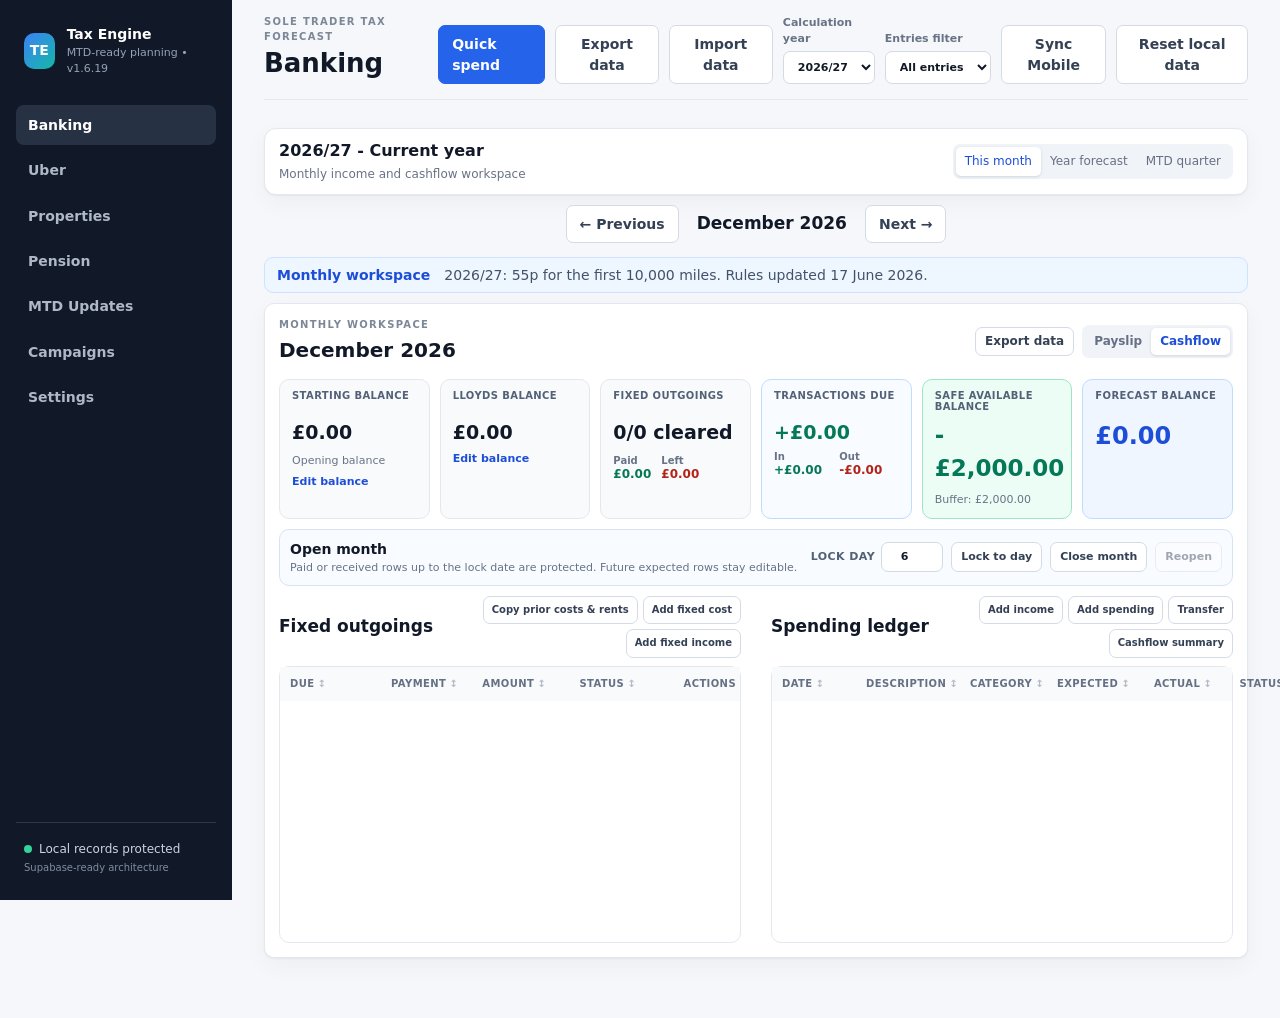
==== commit 0977b75c: "perf(render): memoize cashflow states and pre-index arrears schedule to eliminate render sluggishnes" ====
--- a/index.html
+++ b/index.html
@@ -65,7 +65,7 @@
 </head>
 <body>
   <aside class="sidebar">
-    <div class="brand"><span class="brand-mark">TE</span><div><strong>Tax Engine</strong><small>MTD-ready planning &bull; v1.6.18</small></div></div>
+    <div class="brand"><span class="brand-mark">TE</span><div><strong>Tax Engine</strong><small>MTD-ready planning &bull; v1.6.19</small></div></div>
     <nav id="nav">
       <button class="active" data-view="dashboard">Banking</button><button data-view="uber">Uber</button><button data-view="properties" data-module-nav="property">Properties</button><button data-view="pension" data-module-nav="pension">Pension</button><button data-view="mtd">MTD Updates</button>
 <button data-view="campaigns">Campaigns</button><button data-view="settings">Settings</button>
@@ -306,5 +306,5 @@
       </div>
     </div>
   </dialog>
-  <script src="tax-engine.js?v=24"></script><script src="financial-controls.js?v=4"></script><script src="property-records.js?v=1"></script><script src="abratax-export.js?v=1"></script><script src="app.js?v=174"></script><script src="supabase-sync.js?v=32"></script>
+  <script src="tax-engine.js?v=24"></script><script src="financial-controls.js?v=4"></script><script src="property-records.js?v=1"></script><script src="abratax-export.js?v=1"></script><script src="app.js?v=175"></script><script src="supabase-sync.js?v=32"></script>
 </body></html>
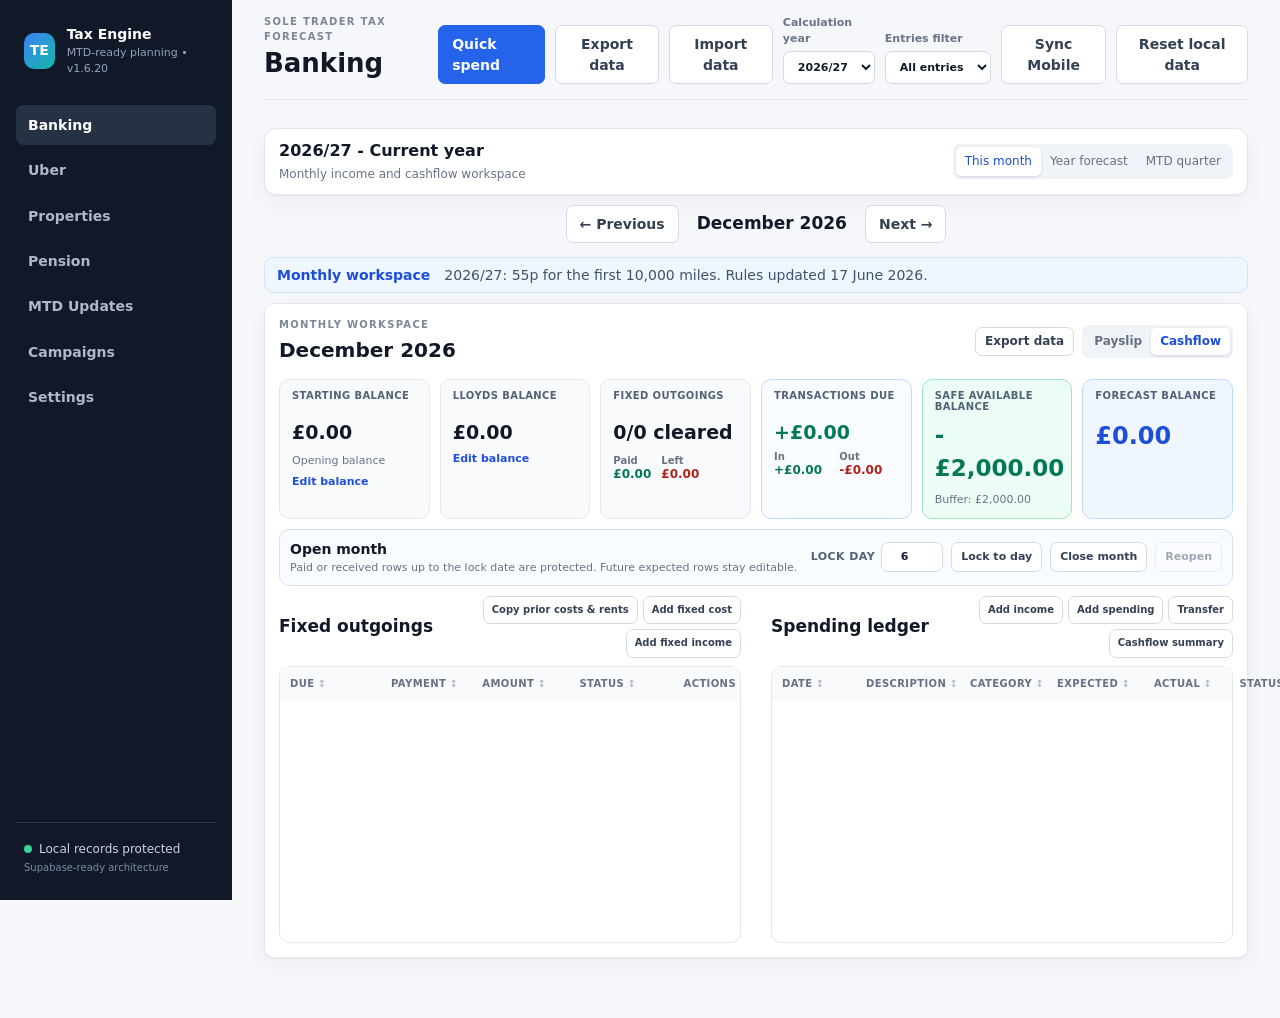
==== commit efc459eb: "feat(rent): decouple cashflow from property income and add mobile rent receipting (v1.6.20)" ====
--- a/index.html
+++ b/index.html
@@ -3,7 +3,10 @@
 <head>
   <meta charset="utf-8"><meta name="viewport" content="width=device-width, initial-scale=1">
   <title>Tax Engine</title><meta name="theme-color" content="#111827">
-  <link rel="manifest" href="manifest.webmanifest"><link rel="stylesheet" href="styles.css?v=103">
+  <meta http-equiv="Cache-Control" content="no-cache, no-store, must-revalidate">
+  <meta http-equiv="Pragma" content="no-cache">
+  <meta http-equiv="Expires" content="0">
+  <link rel="manifest" href="manifest.webmanifest"><link rel="stylesheet" href="styles.css?v=104">
 <style>
 /* Side-by-side but NO internal scrolling or borders */
 .cashflow-two-pane { 
@@ -65,7 +68,7 @@
 </head>
 <body>
   <aside class="sidebar">
-    <div class="brand"><span class="brand-mark">TE</span><div><strong>Tax Engine</strong><small>MTD-ready planning &bull; v1.6.19</small></div></div>
+    <div class="brand"><span class="brand-mark">TE</span><div><strong>Tax Engine</strong><small>MTD-ready planning &bull; v1.6.20</small></div></div>
     <nav id="nav">
       <button class="active" data-view="dashboard">Banking</button><button data-view="uber">Uber</button><button data-view="properties" data-module-nav="property">Properties</button><button data-view="pension" data-module-nav="pension">Pension</button><button data-view="mtd">MTD Updates</button>
 <button data-view="campaigns">Campaigns</button><button data-view="settings">Settings</button>
@@ -306,5 +309,5 @@
       </div>
     </div>
   </dialog>
-  <script src="tax-engine.js?v=24"></script><script src="financial-controls.js?v=4"></script><script src="property-records.js?v=1"></script><script src="abratax-export.js?v=1"></script><script src="app.js?v=175"></script><script src="supabase-sync.js?v=32"></script>
+  <script src="tax-engine.js?v=24"></script><script src="financial-controls.js?v=4"></script><script src="property-records.js?v=1"></script><script src="abratax-export.js?v=1"></script><script src="app.js?v=176"></script><script src="supabase-sync.js?v=33"></script>
 </body></html>
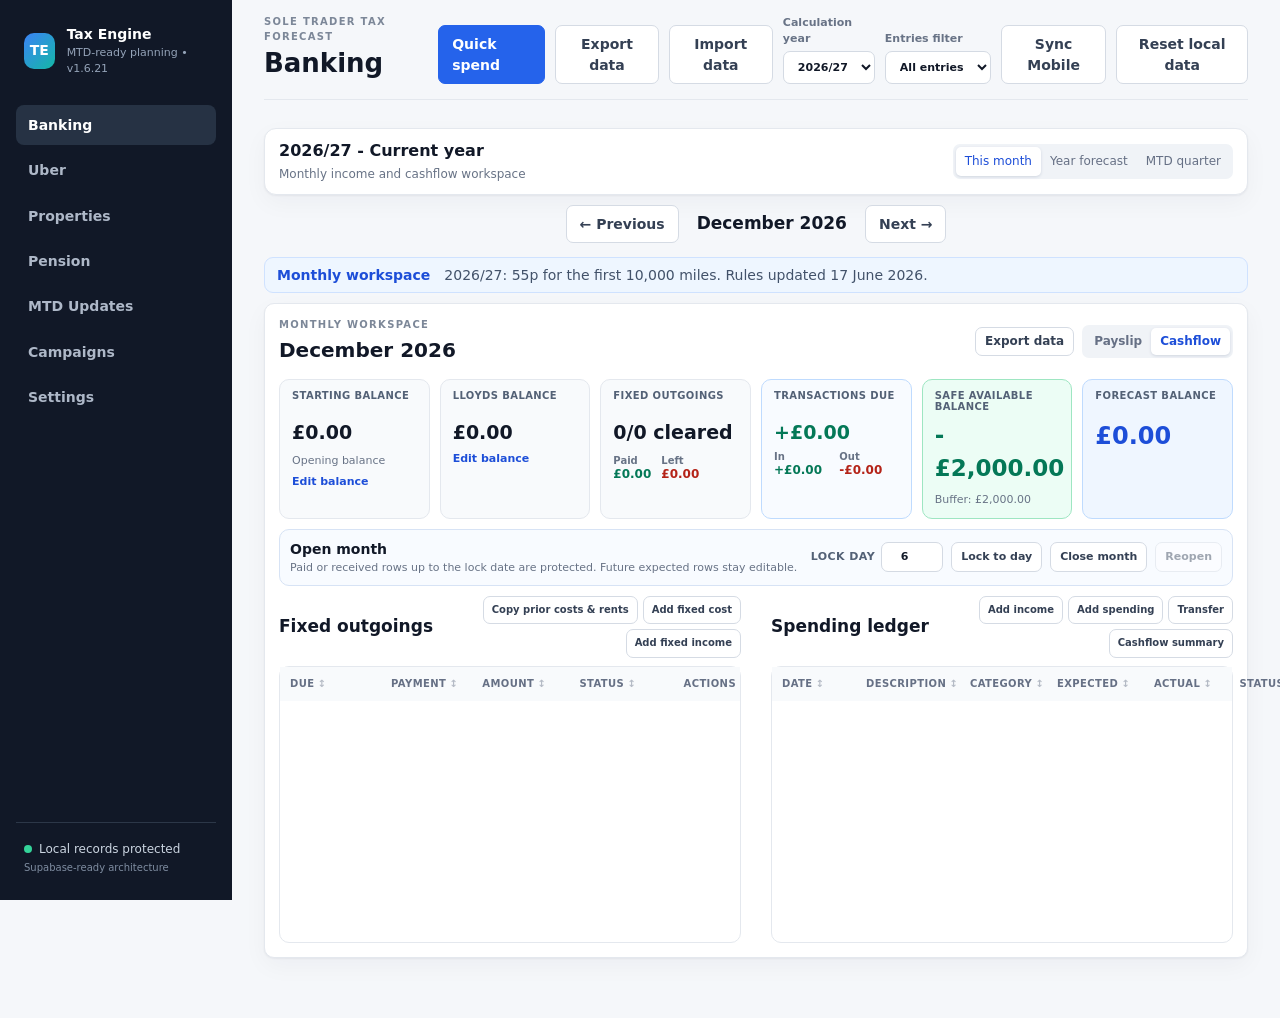
==== commit 1d283f04: "fix(property): reconcile rent receipts to 2026-11, preserve 35 Leslie Rd active tenancy, and align P" ====
--- a/index.html
+++ b/index.html
@@ -68,7 +68,7 @@
 </head>
 <body>
   <aside class="sidebar">
-    <div class="brand"><span class="brand-mark">TE</span><div><strong>Tax Engine</strong><small>MTD-ready planning &bull; v1.6.20</small></div></div>
+    <div class="brand"><span class="brand-mark">TE</span><div><strong>Tax Engine</strong><small>MTD-ready planning &bull; v1.6.21</small></div></div>
     <nav id="nav">
       <button class="active" data-view="dashboard">Banking</button><button data-view="uber">Uber</button><button data-view="properties" data-module-nav="property">Properties</button><button data-view="pension" data-module-nav="pension">Pension</button><button data-view="mtd">MTD Updates</button>
 <button data-view="campaigns">Campaigns</button><button data-view="settings">Settings</button>
@@ -309,5 +309,5 @@
       </div>
     </div>
   </dialog>
-  <script src="tax-engine.js?v=24"></script><script src="financial-controls.js?v=4"></script><script src="property-records.js?v=1"></script><script src="abratax-export.js?v=1"></script><script src="app.js?v=176"></script><script src="supabase-sync.js?v=33"></script>
+  <script src="tax-engine.js?v=24"></script><script src="financial-controls.js?v=4"></script><script src="property-records.js?v=1"></script><script src="abratax-export.js?v=1"></script><script src="app.js?v=177"></script><script src="supabase-sync.js?v=34"></script>
 </body></html>
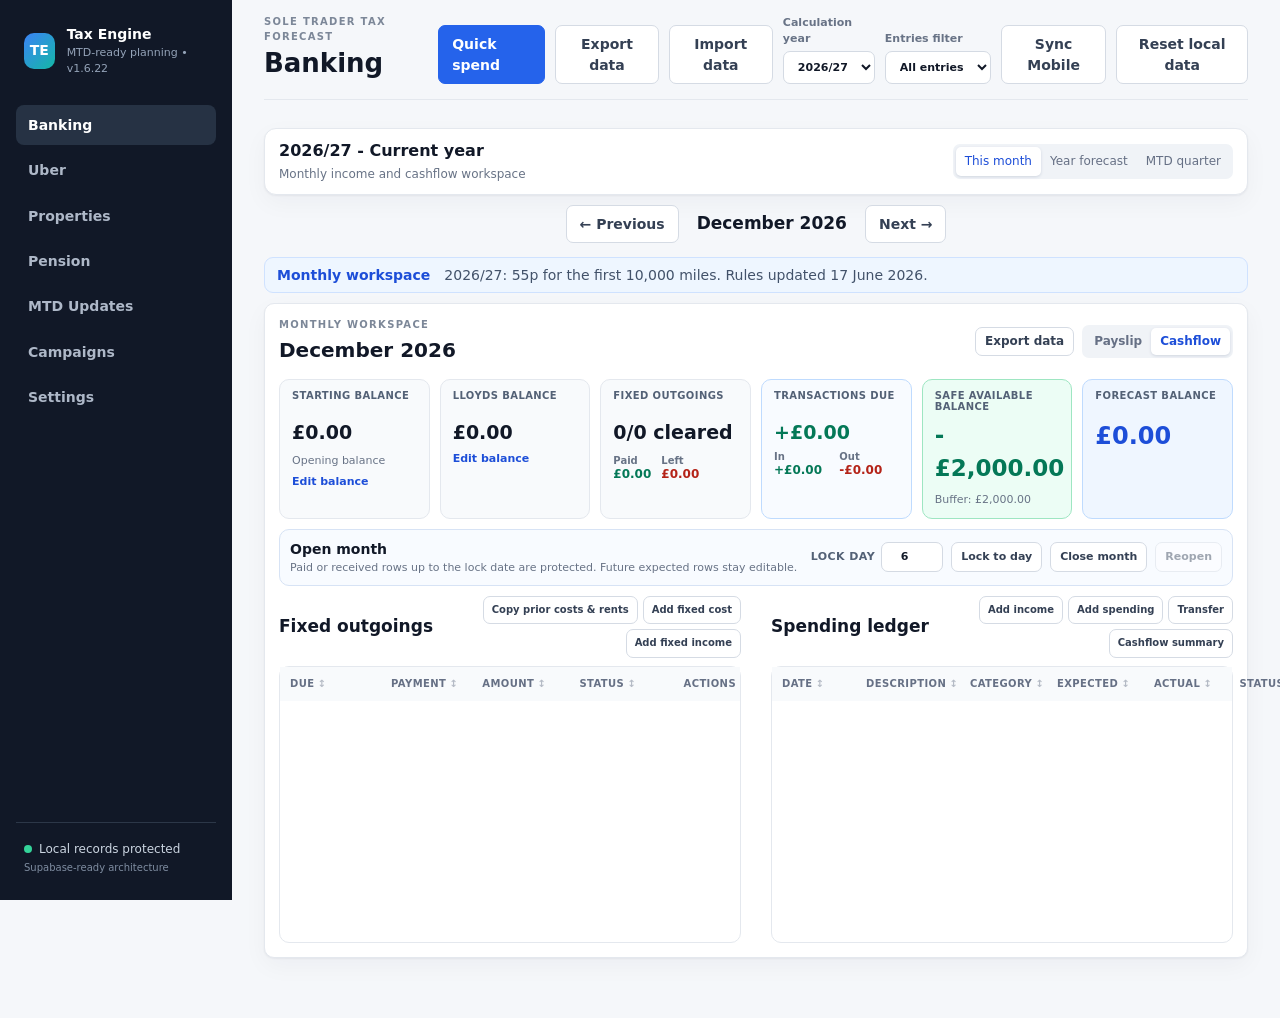
==== commit 22171f38: "feat(property): add date filter for rent received and property costs (v1.6.22)" ====
--- a/index.html
+++ b/index.html
@@ -68,7 +68,7 @@
 </head>
 <body>
   <aside class="sidebar">
-    <div class="brand"><span class="brand-mark">TE</span><div><strong>Tax Engine</strong><small>MTD-ready planning &bull; v1.6.21</small></div></div>
+    <div class="brand"><span class="brand-mark">TE</span><div><strong>Tax Engine</strong><small>MTD-ready planning &bull; v1.6.22</small></div></div>
     <nav id="nav">
       <button class="active" data-view="dashboard">Banking</button><button data-view="uber">Uber</button><button data-view="properties" data-module-nav="property">Properties</button><button data-view="pension" data-module-nav="pension">Pension</button><button data-view="mtd">MTD Updates</button>
 <button data-view="campaigns">Campaigns</button><button data-view="settings">Settings</button>
@@ -167,7 +167,7 @@
       </div>
       <div class="card"><div class="card-head"><div><p class="eyebrow">PROPERTY RECORDS</p><h2>Tenancies</h2></div></div><div class="table records" id="propertyTable"></div></div>
       <div class="property-actions"><button class="primary" data-open-cashflow-workspace>Open Cashflow</button><button class="ghost" data-open="rentDialog">Raise rent</button><button class="ghost" id="btnOpenTenantStatements">Tenant statements</button></div><div class="property-ledger-month" id="propertyLedgerMonthControls"></div>
-      <div class="grid two property-ledgers"><div class="card"><div class="card-head"><div><p class="eyebrow">INCOME LEDGER</p><h2>Rent received</h2></div><label>Property filter<select id="propertyIncomeFilter"><option value="">All properties</option></select></label></div><div class="table records" id="propertyIncomeTable"></div></div><div class="card"><div class="card-head"><div><p class="eyebrow">EXPENSE LEDGER</p><h2>Property costs</h2></div></div><div class="table records" id="propertyExpenseTable"></div></div></div>
+      <div class="grid two property-ledgers"><div class="card"><div class="card-head"><div><p class="eyebrow">INCOME LEDGER</p><h2>Rent received</h2></div><div class="filter-controls" style="display:flex;gap:10px;align-items:center;flex-wrap:wrap;"><label>Property filter<select id="propertyIncomeFilter"><option value="">All properties</option></select></label><label>Date filter<select id="propertyIncomeDateFilter"><option value="all">All dates</option><option value="month">Selected month</option><option value="2026-27">Tax year 2026/27</option><option value="2025-26">Tax year 2025/26</option></select></label></div></div><div class="table records" id="propertyIncomeTable"></div></div><div class="card"><div class="card-head"><div><p class="eyebrow">EXPENSE LEDGER</p><h2>Property costs</h2></div><label>Date filter<select id="propertyExpenseDateFilter"><option value="month">Selected month</option><option value="all">All dates</option><option value="2026-27">Tax year 2026/27</option><option value="2025-26">Tax year 2025/26</option></select></label></div><div class="table records" id="propertyExpenseTable"></div></div></div>
       <div class="card"><div class="card-head"><div><p class="eyebrow">RENT HISTORY</p><h2>Rent changes</h2></div></div><div class="table records" id="rentHistoryTable"></div></div>
       <div class="card arrears-card"><div class="card-head"><div><p class="eyebrow">ARREARS CONTROL</p><h2>Rent due and outstanding</h2><p>Scheduled rent is matched against receipts by property and rental month.</p></div><label>Property filter<select id="arrearsPropertyFilter"><option value="">All properties</option></select></label></div><div class="metrics compact" id="arrearsMetrics"></div><div class="table records" id="arrearsTable"></div></div>
     </section>
@@ -309,5 +309,5 @@
       </div>
     </div>
   </dialog>
-  <script src="tax-engine.js?v=24"></script><script src="financial-controls.js?v=4"></script><script src="property-records.js?v=1"></script><script src="abratax-export.js?v=1"></script><script src="app.js?v=177"></script><script src="supabase-sync.js?v=34"></script>
+  <script src="tax-engine.js?v=24"></script><script src="financial-controls.js?v=4"></script><script src="property-records.js?v=1"></script><script src="abratax-export.js?v=1"></script><script src="app.js?v=180"></script><script src="supabase-sync.js?v=35"></script>
 </body></html>
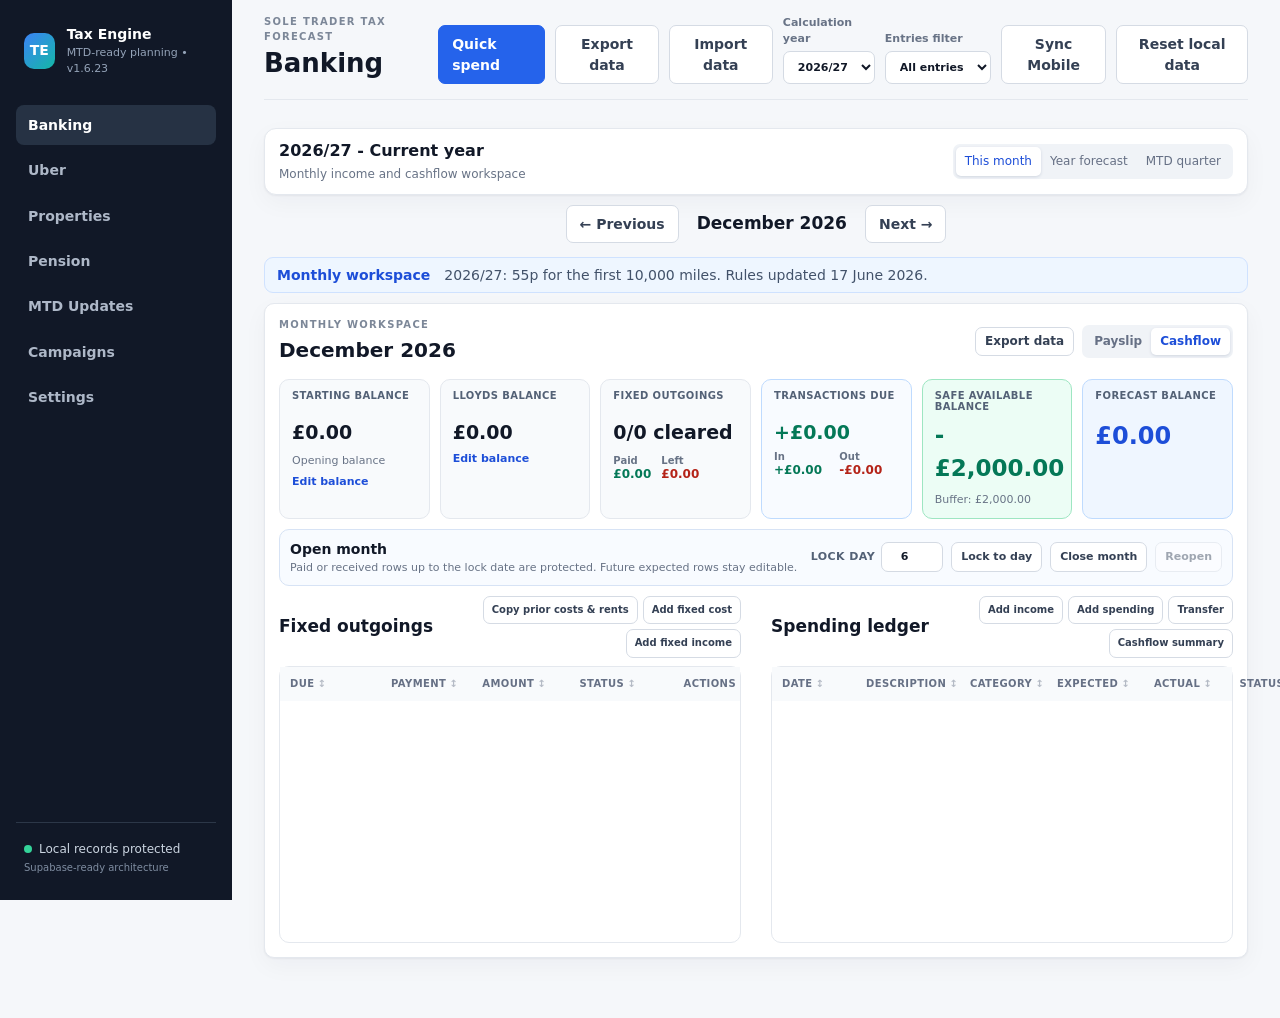
==== commit 703a490f: "style(property): tidy row action buttons to Pay and Stmnt with standard UI template styles (v1.6.23)" ====
--- a/index.html
+++ b/index.html
@@ -6,7 +6,7 @@
   <meta http-equiv="Cache-Control" content="no-cache, no-store, must-revalidate">
   <meta http-equiv="Pragma" content="no-cache">
   <meta http-equiv="Expires" content="0">
-  <link rel="manifest" href="manifest.webmanifest"><link rel="stylesheet" href="styles.css?v=104">
+  <link rel="manifest" href="manifest.webmanifest"><link rel="stylesheet" href="styles.css?v=105">
 <style>
 /* Side-by-side but NO internal scrolling or borders */
 .cashflow-two-pane { 
@@ -68,7 +68,7 @@
 </head>
 <body>
   <aside class="sidebar">
-    <div class="brand"><span class="brand-mark">TE</span><div><strong>Tax Engine</strong><small>MTD-ready planning &bull; v1.6.22</small></div></div>
+    <div class="brand"><span class="brand-mark">TE</span><div><strong>Tax Engine</strong><small>MTD-ready planning &bull; v1.6.23</small></div></div>
     <nav id="nav">
       <button class="active" data-view="dashboard">Banking</button><button data-view="uber">Uber</button><button data-view="properties" data-module-nav="property">Properties</button><button data-view="pension" data-module-nav="pension">Pension</button><button data-view="mtd">MTD Updates</button>
 <button data-view="campaigns">Campaigns</button><button data-view="settings">Settings</button>
@@ -309,5 +309,5 @@
       </div>
     </div>
   </dialog>
-  <script src="tax-engine.js?v=24"></script><script src="financial-controls.js?v=4"></script><script src="property-records.js?v=1"></script><script src="abratax-export.js?v=1"></script><script src="app.js?v=180"></script><script src="supabase-sync.js?v=35"></script>
+  <script src="tax-engine.js?v=24"></script><script src="financial-controls.js?v=4"></script><script src="property-records.js?v=1"></script><script src="abratax-export.js?v=1"></script><script src="app.js?v=181"></script><script src="supabase-sync.js?v=35"></script>
 </body></html>
--- a/styles.css
+++ b/styles.css
@@ -4,7 +4,7 @@
 .property-actions{display:flex;gap:9px;margin:-4px 0 18px}.property-ledgers{grid-template-columns:1fr 1fr}.property-ledgers .card{min-width:0}.property-ledgers .records{overflow-x:auto}.property-ledgers .records .tr{min-width:520px}
 .view[data-panel="settings"]{max-width:1040px}.settings-save{position:sticky;bottom:12px;display:flex;justify-content:flex-end;align-items:center;gap:16px;background:#ffffffee;border:1px solid var(--line);border-radius:10px;padding:12px 16px;box-shadow:var(--shadow);z-index:2}.settings-save span{margin-right:auto;color:var(--red);font-weight:650}.settings-grid{display:grid;grid-template-columns:1fr;gap:10px;max-width:760px}.settings-grid label,.advanced-grid label{display:grid;grid-template-columns:minmax(230px,280px) minmax(220px,420px);align-items:center;gap:18px;color:#5f6c7b;font-weight:650}.settings-grid label input,.settings-grid label select,.advanced-grid label input,.advanced-grid label select{width:100%}.settings-grid .wide{grid-column:auto}.module-toggles{display:grid;grid-template-columns:1fr;gap:8px;max-width:520px}.module-toggle{display:flex!important;align-items:center;gap:10px!important;border:1px solid var(--line);border-radius:8px;padding:11px 13px;background:#f8fafc;color:var(--ink)!important}.module-toggle input{width:auto}.module-card[hidden],[data-module-nav][hidden]{display:none!important}.module-card{border-left:3px solid #3b82f6}.module-card h3{margin:0;font-size:15px}.module-card .card-head{margin-bottom:14px}.advanced{max-width:760px;margin-top:14px;border-top:1px solid var(--line);padding-top:12px}.advanced summary{cursor:pointer;font-weight:750;color:#42526a}.advanced-grid{display:grid;grid-template-columns:1fr;gap:10px;margin-top:14px}.switch-line{display:flex!important;align-items:center!important;gap:8px!important}.switch-line input{width:auto!important}.settings-section-note{color:var(--muted);margin:5px 0 0}.source-note{background:#f8fafc;border-radius:8px;padding:10px 12px;color:var(--muted);font-size:12px}
 [hidden]{display:none!important}.entry-tag{display:inline-block;padding:4px 8px;border-radius:999px;background:#e8f0fe;color:#2456a6;font-weight:750}.audit-list{display:grid;gap:10px}.audit-item{display:grid;grid-template-columns:150px 1fr;gap:16px;padding:13px;border-radius:9px}.audit-item.amber{background:#fff7df;color:#76520c}.empty-success{padding:24px;text-align:center;background:#eaf8ef;border-radius:10px;color:#17623a}.empty-success p{margin-bottom:0}
-.status-badge{display:inline-block;padding:4px 8px;border-radius:999px;font-size:11px;font-weight:800}.status-badge.paid{background:#eaf8ef;color:#17623a}.status-badge.overdue{background:#feecec;color:#a32222}.status-badge.part-paid{background:#fff7df;color:#76520c}.status-badge.upcoming{background:#e8f0fe;color:#2456a6}.row-actions{display:flex;gap:6px;align-items:center}.small{padding:6px 9px!important;font-size:11px!important}.arrears-card{margin-top:18px}
+.status-badge{display:inline-block;padding:4px 8px;border-radius:999px;font-size:11px;font-weight:800}.status-badge.paid{background:#eaf8ef;color:#17623a}.status-badge.overdue{background:#feecec;color:#a32222}.status-badge.part-paid{background:#fff7df;color:#76520c}.status-badge.upcoming{background:#e8f0fe;color:#2456a6}.row-actions{display:flex;gap:4px;align-items:center;justify-content:flex-end;white-space:nowrap}.row-actions button{padding:4px 7px!important;font-size:11px!important}.small{padding:6px 9px!important;font-size:11px!important}.arrears-card{margin-top:18px}
 .dashboard-mode{display:flex;align-items:center;justify-content:space-between;gap:20px;margin-bottom:14px;padding:16px 18px;background:#fff;border:1px solid var(--line);border-radius:12px;box-shadow:var(--shadow)}.dashboard-mode>div:first-child{display:grid;gap:4px}.dashboard-mode>div:first-child strong{font-size:16px}.dashboard-mode>div:first-child span{color:var(--muted);font-size:12px}
 .month-navigator{display:flex;align-items:center;justify-content:center;gap:18px;margin:0 0 14px}.month-navigator strong{min-width:150px;text-align:center;font-size:17px}.monthly-details{margin-top:16px;border-top:1px solid var(--line);padding-top:14px}.monthly-details summary{cursor:pointer;color:#1d4ed8;font-weight:700}.monthly-details .reconciliation-body{margin-top:10px}
 @media(max-width:1100px){.settings-grid label,.advanced-grid label{grid-template-columns:1fr;gap:6px}.view[data-panel="settings"]{max-width:none}}
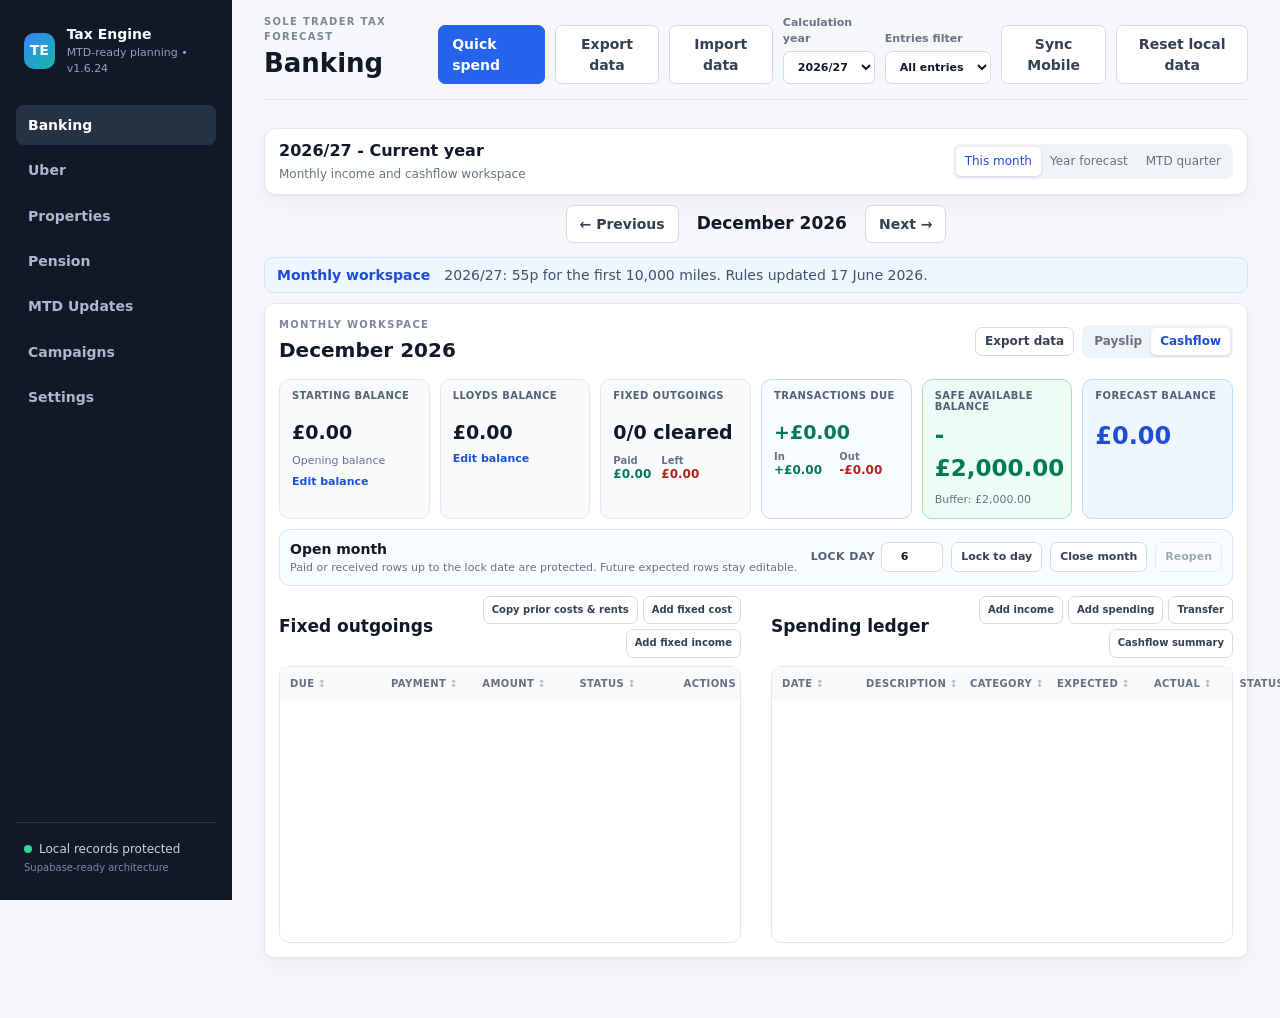
==== commit fb39f85b: "feat(property): convert properties view to logical 4-tab layout (v1.6.24)" ====
--- a/index.html
+++ b/index.html
@@ -6,7 +6,7 @@
   <meta http-equiv="Cache-Control" content="no-cache, no-store, must-revalidate">
   <meta http-equiv="Pragma" content="no-cache">
   <meta http-equiv="Expires" content="0">
-  <link rel="manifest" href="manifest.webmanifest"><link rel="stylesheet" href="styles.css?v=105">
+  <link rel="manifest" href="manifest.webmanifest"><link rel="stylesheet" href="styles.css?v=106">
 <style>
 /* Side-by-side but NO internal scrolling or borders */
 .cashflow-two-pane { 
@@ -68,7 +68,7 @@
 </head>
 <body>
   <aside class="sidebar">
-    <div class="brand"><span class="brand-mark">TE</span><div><strong>Tax Engine</strong><small>MTD-ready planning &bull; v1.6.23</small></div></div>
+    <div class="brand"><span class="brand-mark">TE</span><div><strong>Tax Engine</strong><small>MTD-ready planning &bull; v1.6.24</small></div></div>
     <nav id="nav">
       <button class="active" data-view="dashboard">Banking</button><button data-view="uber">Uber</button><button data-view="properties" data-module-nav="property">Properties</button><button data-view="pension" data-module-nav="pension">Pension</button><button data-view="mtd">MTD Updates</button>
 <button data-view="campaigns">Campaigns</button><button data-view="settings">Settings</button>
@@ -137,39 +137,147 @@
       </div>
     </section>
     <section class="view" data-panel="properties">
-      <div class="section-intro"><div><p class="eyebrow">RENTAL PORTFOLIO</p><h2>Properties and performance</h2><p>Cashflow is the source of truth. This page reports rent, costs and tenancy details by property.</p></div><button class="primary" data-open="propertyDialog">Create property</button></div>
-      <div class="metrics compact" id="propertyMetrics"></div>
-      <div class="card property-annual-card">
-        <div class="card-head">
-          <div>
-            <p class="eyebrow">TAX YEAR SUMMARY</p>
-            <h2>Monthly property breakdown</h2>
-            <p>Annual grid showing rent, mortgage interest, repairs, legal &amp; professional fees, council tax, insurance, other costs, total costs and net profit by month.</p>
-          </div>
-          <div class="top-actions" style="margin-bottom:0;">
-            <label>Tax year
-              <select id="propertySummaryYear">
-                <option value="2026-27">2026/27</option>
-                <option value="2025-26">2025/26</option>
-              </select>
+      <div class="section-intro">
+        <div>
+          <p class="eyebrow">RENTAL PORTFOLIO</p>
+          <h2>Properties and performance</h2>
+          <p>Cashflow is the source of truth. Manage rent, costs, arrears, and tenancy details by property.</p>
+        </div>
+        <div class="top-actions" style="margin-bottom:0;">
+          <button class="ghost" data-open="rentDialog">Raise rent</button>
+          <button class="ghost" id="btnOpenTenantStatements">Tenant statements</button>
+          <button class="primary" data-open="propertyDialog">Create property</button>
+        </div>
+      </div>
+
+      <div class="segmented property-tab-bar">
+        <button class="active" data-property-tab="ledgers">Ledgers</button>
+        <button data-property-tab="arrears">Arrears &amp; Recovery</button>
+        <button data-property-tab="tenancies">Tenancies</button>
+        <button data-property-tab="annual">Annual Breakdown</button>
+      </div>
+
+      <!-- Tab 1: Ledgers -->
+      <div class="property-panel" data-property-panel="ledgers">
+        <div class="property-actions">
+          <button class="primary" data-open-cashflow-workspace>Open Cashflow</button>
+          <button class="ghost" data-open="incomeDialog">Record rent</button>
+          <button class="ghost" data-open="expenseDialog">Record expense</button>
+        </div>
+        <div class="property-ledger-month" id="propertyLedgerMonthControls"></div>
+        <div class="grid two property-ledgers">
+          <div class="card">
+            <div class="card-head">
+              <div>
+                <p class="eyebrow">INCOME LEDGER</p>
+                <h2>Rent received</h2>
+              </div>
+              <div class="filter-controls" style="display:flex;gap:10px;align-items:center;flex-wrap:wrap;">
+                <label>Property filter
+                  <select id="propertyIncomeFilter"><option value="">All properties</option></select>
+                </label>
+                <label>Date filter
+                  <select id="propertyIncomeDateFilter">
+                    <option value="all">All dates</option>
+                    <option value="month">Selected month</option>
+                    <option value="2026-27">Tax year 2026/27</option>
+                    <option value="2025-26">Tax year 2025/26</option>
+                  </select>
+                </label>
+              </div>
+            </div>
+            <div class="table records" id="propertyIncomeTable"></div>
+          </div>
+          <div class="card">
+            <div class="card-head">
+              <div>
+                <p class="eyebrow">EXPENSE LEDGER</p>
+                <h2>Property costs</h2>
+              </div>
+              <label>Date filter
+                <select id="propertyExpenseDateFilter">
+                  <option value="month">Selected month</option>
+                  <option value="all">All dates</option>
+                  <option value="2026-27">Tax year 2026/27</option>
+                  <option value="2025-26">Tax year 2025/26</option>
+                </select>
+              </label>
+            </div>
+            <div class="table records" id="propertyExpenseTable"></div>
+          </div>
+        </div>
+      </div>
+
+      <!-- Tab 2: Arrears & Recovery -->
+      <div class="property-panel" data-property-panel="arrears" hidden>
+        <div class="card arrears-card" style="margin-top:0;">
+          <div class="card-head">
+            <div>
+              <p class="eyebrow">ARREARS CONTROL</p>
+              <h2>Rent due and outstanding</h2>
+              <p>Scheduled rent is matched against receipts by property and rental month.</p>
+            </div>
+            <label>Property filter
+              <select id="arrearsPropertyFilter"><option value="">All properties</option></select>
             </label>
-            <label>Property
-              <select id="propertySummaryFilter">
-                <option value="">All properties</option>
-              </select>
-            </label>
-          </div>
-        </div>
-        <div class="metrics compact" id="propertySummaryMetrics" style="margin-bottom:18px;"></div>
-        <div class="property-summary-wrap">
-          <div class="table records property-summary-table" id="propertySummaryTable"></div>
-        </div>
-      </div>
-      <div class="card"><div class="card-head"><div><p class="eyebrow">PROPERTY RECORDS</p><h2>Tenancies</h2></div></div><div class="table records" id="propertyTable"></div></div>
-      <div class="property-actions"><button class="primary" data-open-cashflow-workspace>Open Cashflow</button><button class="ghost" data-open="rentDialog">Raise rent</button><button class="ghost" id="btnOpenTenantStatements">Tenant statements</button></div><div class="property-ledger-month" id="propertyLedgerMonthControls"></div>
-      <div class="grid two property-ledgers"><div class="card"><div class="card-head"><div><p class="eyebrow">INCOME LEDGER</p><h2>Rent received</h2></div><div class="filter-controls" style="display:flex;gap:10px;align-items:center;flex-wrap:wrap;"><label>Property filter<select id="propertyIncomeFilter"><option value="">All properties</option></select></label><label>Date filter<select id="propertyIncomeDateFilter"><option value="all">All dates</option><option value="month">Selected month</option><option value="2026-27">Tax year 2026/27</option><option value="2025-26">Tax year 2025/26</option></select></label></div></div><div class="table records" id="propertyIncomeTable"></div></div><div class="card"><div class="card-head"><div><p class="eyebrow">EXPENSE LEDGER</p><h2>Property costs</h2></div><label>Date filter<select id="propertyExpenseDateFilter"><option value="month">Selected month</option><option value="all">All dates</option><option value="2026-27">Tax year 2026/27</option><option value="2025-26">Tax year 2025/26</option></select></label></div><div class="table records" id="propertyExpenseTable"></div></div></div>
-      <div class="card"><div class="card-head"><div><p class="eyebrow">RENT HISTORY</p><h2>Rent changes</h2></div></div><div class="table records" id="rentHistoryTable"></div></div>
-      <div class="card arrears-card"><div class="card-head"><div><p class="eyebrow">ARREARS CONTROL</p><h2>Rent due and outstanding</h2><p>Scheduled rent is matched against receipts by property and rental month.</p></div><label>Property filter<select id="arrearsPropertyFilter"><option value="">All properties</option></select></label></div><div class="metrics compact" id="arrearsMetrics"></div><div class="table records" id="arrearsTable"></div></div>
+          </div>
+          <div class="metrics compact" id="arrearsMetrics"></div>
+          <div class="table records" id="arrearsTable"></div>
+        </div>
+      </div>
+
+      <!-- Tab 3: Tenancies -->
+      <div class="property-panel" data-property-panel="tenancies" hidden>
+        <div class="metrics compact" id="propertyMetrics"></div>
+        <div class="card">
+          <div class="card-head">
+            <div>
+              <p class="eyebrow">PROPERTY RECORDS</p>
+              <h2>Tenancies</h2>
+            </div>
+          </div>
+          <div class="table records" id="propertyTable"></div>
+        </div>
+        <div class="card">
+          <div class="card-head">
+            <div>
+              <p class="eyebrow">RENT HISTORY</p>
+              <h2>Rent changes</h2>
+            </div>
+          </div>
+          <div class="table records" id="rentHistoryTable"></div>
+        </div>
+      </div>
+
+      <!-- Tab 4: Annual Breakdown -->
+      <div class="property-panel" data-property-panel="annual" hidden>
+        <div class="card property-annual-card" style="margin-top:0;">
+          <div class="card-head">
+            <div>
+              <p class="eyebrow">TAX YEAR SUMMARY</p>
+              <h2>Monthly property breakdown</h2>
+              <p>Annual grid showing rent, mortgage interest, repairs, legal &amp; professional fees, council tax, insurance, other costs, total costs and net profit by month.</p>
+            </div>
+            <div class="top-actions" style="margin-bottom:0;">
+              <label>Tax year
+                <select id="propertySummaryYear">
+                  <option value="2026-27">2026/27</option>
+                  <option value="2025-26">2025/26</option>
+                </select>
+              </label>
+              <label>Property
+                <select id="propertySummaryFilter">
+                  <option value="">All properties</option>
+                </select>
+              </label>
+            </div>
+          </div>
+          <div class="metrics compact" id="propertySummaryMetrics" style="margin-bottom:18px;"></div>
+          <div class="property-summary-wrap">
+            <div class="table records property-summary-table" id="propertySummaryTable"></div>
+          </div>
+        </div>
+      </div>
     </section>
     <section class="view" data-panel="pension"><div class="section-intro"><div><p class="eyebrow">OTHER INCOME</p><h2>Pension receipts</h2></div><button class="primary" data-open="pensionDialog">Add receipt</button></div><div class="card"><div class="table records" id="pensionTable"></div></div></section>
     <section class="view" data-panel="mtd"><div class="section-intro"><div><p class="eyebrow">MAKING TAX DIGITAL</p><h2>Quarterly updates</h2><p>Monthly provision and quarterly reporting are separate outputs built from the same transaction records.</p></div><label>MTD period<select id="mtdPeriod"></select></label></div><div class="metrics compact" id="mtdMetrics"></div><article class="card"><div class="card-head"><div><p class="eyebrow">READINESS</p><h2 id="mtdStatus">Incomplete ? action required</h2></div><div><button class="ghost" id="exportMtdCsv">Export audit CSV</button><button class="ghost" id="exportMtdJson">Export audit JSON</button><button class="primary" id="exportMtdAbraTaxSelf">AbraTax self-employment CSV</button><button class="primary" id="exportMtdAbraTaxProperty">AbraTax property CSV</button></div></div><div id="mtdSummary" class="table"></div><div id="mtdWarnings" class="audit-list"></div></article></section>
@@ -309,5 +417,5 @@
       </div>
     </div>
   </dialog>
-  <script src="tax-engine.js?v=24"></script><script src="financial-controls.js?v=4"></script><script src="property-records.js?v=1"></script><script src="abratax-export.js?v=1"></script><script src="app.js?v=181"></script><script src="supabase-sync.js?v=35"></script>
+  <script src="tax-engine.js?v=24"></script><script src="financial-controls.js?v=4"></script><script src="property-records.js?v=1"></script><script src="abratax-export.js?v=1"></script><script src="app.js?v=182"></script><script src="supabase-sync.js?v=35"></script>
 </body></html>
--- a/styles.css
+++ b/styles.css
@@ -1,7 +1,7 @@
 :root{--ink:#111827;--muted:#687386;--line:#e4e8ee;--bg:#f5f7fa;--card:#fff;--accent:#2563eb;--green:#0f9f6e;--amber:#b7791f;--red:#c2414b;--nav:#111827;--shadow:0 1px 2px rgba(16,24,40,.05),0 8px 24px rgba(16,24,40,.04)}*{box-sizing:border-box}body{margin:0;background:var(--bg);color:var(--ink);font:14px/1.45 Inter,ui-sans-serif,system-ui,-apple-system,"Segoe UI",sans-serif}.sidebar{position:fixed;inset:0 auto 0 0;width:232px;background:var(--nav);color:#fff;padding:24px 16px;display:flex;flex-direction:column}.brand{display:flex;align-items:center;gap:12px;padding:0 8px 28px}.brand-mark{width:36px;height:36px;display:grid;place-items:center;border-radius:10px;background:linear-gradient(135deg,#3b82f6,#14b8a6);font-weight:800}.brand strong,.brand small{display:block}.brand small{color:#94a3b8;font-size:11px;margin-top:1px}nav{display:grid;gap:5px}button,select,input{font:inherit}button{cursor:pointer}nav button{border:0;background:transparent;color:#aeb8c8;text-align:left;padding:10px 12px;border-radius:8px;font-weight:600}nav button:hover,nav button.active{background:#263244;color:#fff}.side-note{margin-top:auto;border-top:1px solid #2c3748;padding:18px 8px 0;color:#cbd5e1;font-size:12px}.side-note small{color:#7f8da1}.status-dot{display:inline-block;width:8px;height:8px;border-radius:50%;background:#34d399;margin-right:7px}.shell{margin-left:232px;min-width:1048px;padding:0 32px 60px}.topbar{height:100px;display:flex;align-items:center;justify-content:space-between;border-bottom:1px solid var(--line);margin-bottom:28px}.topbar h1{font-size:26px;margin:1px 0}.eyebrow{font-size:10px;letter-spacing:.13em;color:#7c8798;font-weight:800;margin:0;text-transform:uppercase}.top-actions{display:flex;align-items:end;gap:10px}.top-actions label{display:grid;gap:4px;color:var(--muted);font-size:11px;font-weight:700}select,input{border:1px solid #d4dae3;border-radius:7px;background:white;padding:8px 10px;color:var(--ink)}button.primary,button.ghost{border-radius:7px;padding:8px 13px;font-weight:700}button.primary{border:1px solid var(--accent);background:var(--accent);color:#fff}button.ghost{border:1px solid #d5dbe4;background:#fff;color:#344054}.view{display:none}.view.active{display:block}.notice{display:flex;gap:14px;align-items:center;background:#eef6ff;border:1px solid #cfe2ff;border-radius:9px;padding:10px 13px;margin-bottom:18px;color:#42526a}.notice strong{color:#1d4ed8}.metrics{display:grid;grid-template-columns:repeat(4,1fr);gap:14px;margin-bottom:18px}.metrics.compact{grid-template-columns:repeat(3,1fr)}.metric{background:var(--card);border:1px solid var(--line);border-radius:10px;padding:16px;box-shadow:var(--shadow)}.metric span{display:block;color:var(--muted);font-size:12px;font-weight:600}.metric strong{display:block;font-size:23px;letter-spacing:-.03em;margin:7px 0 2px}.metric small{color:#8490a1}.metric.alert strong{color:var(--red)}.grid.two{display:grid;grid-template-columns:1.4fr 1fr;gap:18px;margin-bottom:18px}.card{background:var(--card);border:1px solid var(--line);border-radius:10px;box-shadow:var(--shadow);padding:20px;margin-bottom:18px}.card h2,.section-intro h2,dialog h2{margin:3px 0 0;font-size:18px}.card-head,.section-intro{display:flex;justify-content:space-between;align-items:center;gap:18px;margin-bottom:18px}.section-intro p:not(.eyebrow){color:var(--muted);margin:6px 0 0}.segmented{display:flex;background:#f0f3f7;border-radius:7px;padding:3px}.segmented button{border:0;background:transparent;border-radius:5px;padding:6px 9px;color:#667085;font-size:12px}.segmented button.active{background:white;color:#1d4ed8;box-shadow:0 1px 3px #cfd5df}.summary-grid{display:grid;grid-template-columns:repeat(3,1fr);gap:12px}.summary-grid div{background:#f8fafc;border-radius:8px;padding:12px}.summary-grid span{display:block;color:var(--muted);font-size:11px}.summary-grid strong{font-size:17px}.bar-wrap{margin-top:18px}.bar-label{display:flex;justify-content:space-between;color:var(--muted);font-size:12px}.bar{height:7px;background:#edf0f4;border-radius:99px;margin-top:7px;overflow:hidden}.bar i{display:block;height:100%;background:linear-gradient(90deg,#3b82f6,#14b8a6);border-radius:99px}.income-mix{display:grid;gap:15px}.mix-row{display:grid;grid-template-columns:92px 1fr 75px;gap:10px;align-items:center}.mix-row span{font-size:12px;color:var(--muted)}.mix-line{height:9px;background:#eef1f5;border-radius:20px;overflow:hidden}.mix-line i{display:block;height:100%;border-radius:20px}.mix-row:nth-child(1) i{background:#2563eb}.mix-row:nth-child(2) i{background:#14b8a6}.mix-row:nth-child(3) i{background:#8b5cf6}.mix-row strong{text-align:right}.table{width:100%}.tr{display:grid;grid-template-columns:1fr 160px;align-items:center;padding:10px 8px;border-bottom:1px solid #edf0f4}.tr:last-child{border-bottom:0}.tr.header{background:#f8fafc;color:#667085;font-size:11px;font-weight:800;text-transform:uppercase}.tr.total{font-weight:800;background:#f8fafc}.tr span:last-child{text-align:right;font-variant-numeric:tabular-nums}.records .tr{grid-template-columns:repeat(var(--cols,6),minmax(90px,1fr));gap:12px}.records .tr span{text-align:left;overflow:hidden;text-overflow:ellipsis}.records .tr span:last-child{text-align:right}.delete{border:0;background:transparent;color:#c2414b;font-weight:700}.empty{text-align:center;color:var(--muted);padding:35px}.form-grid{display:grid;grid-template-columns:repeat(2,1fr);gap:16px}.form-grid label{display:grid;gap:6px;color:#5f6c7b;font-weight:650}.form-grid input{width:100%}.wide,.form-actions{grid-column:1/-1}.form-actions{text-align:right}.report .report-title{display:flex;justify-content:space-between;border-bottom:2px solid var(--ink);padding-bottom:15px;margin-bottom:12px}.report p{color:var(--muted)}dialog{border:0;border-radius:12px;box-shadow:0 25px 80px #17203355;width:680px;padding:24px}dialog::backdrop{background:#11182788}.dialog-actions{display:flex;justify-content:flex-end;gap:8px;margin-top:22px}
 @media(max-width:900px){.sidebar{position:static;width:auto}.shell{margin:0;min-width:0;padding:20px}.sidebar nav{grid-template-columns:repeat(4,1fr)}.side-note{display:none}.topbar{height:auto;padding:20px 0}.grid.two,.metrics{grid-template-columns:1fr 1fr}.records{overflow:auto}.records .tr{min-width:900px}}
 @media print{.sidebar,.topbar,.section-intro,.notice,.view:not([data-panel="reports"]){display:none!important}.shell{margin:0;min-width:0;padding:0}.view[data-panel="reports"]{display:block!important}.card{border:0;box-shadow:none}}
-.property-actions{display:flex;gap:9px;margin:-4px 0 18px}.property-ledgers{grid-template-columns:1fr 1fr}.property-ledgers .card{min-width:0}.property-ledgers .records{overflow-x:auto}.property-ledgers .records .tr{min-width:520px}
+.property-tab-bar{display:inline-flex;background:#eef2f6;border-radius:8px;padding:3px;gap:3px;margin-bottom:18px}.property-tab-bar button{border:0;background:transparent;border-radius:6px;padding:7px 14px;color:#4b5563;font-size:13px;font-weight:600;cursor:pointer;transition:all .15s ease}.property-tab-bar button:hover{color:#111827}.property-tab-bar button.active{background:white;color:#2563eb;box-shadow:0 1px 3px rgba(0,0,0,.08);font-weight:700}.property-actions{display:flex;gap:9px;margin:-4px 0 18px}.property-ledgers{grid-template-columns:1fr 1fr}.property-ledgers .card{min-width:0}.property-ledgers .records{overflow-x:auto}.property-ledgers .records .tr{min-width:520px}
 .view[data-panel="settings"]{max-width:1040px}.settings-save{position:sticky;bottom:12px;display:flex;justify-content:flex-end;align-items:center;gap:16px;background:#ffffffee;border:1px solid var(--line);border-radius:10px;padding:12px 16px;box-shadow:var(--shadow);z-index:2}.settings-save span{margin-right:auto;color:var(--red);font-weight:650}.settings-grid{display:grid;grid-template-columns:1fr;gap:10px;max-width:760px}.settings-grid label,.advanced-grid label{display:grid;grid-template-columns:minmax(230px,280px) minmax(220px,420px);align-items:center;gap:18px;color:#5f6c7b;font-weight:650}.settings-grid label input,.settings-grid label select,.advanced-grid label input,.advanced-grid label select{width:100%}.settings-grid .wide{grid-column:auto}.module-toggles{display:grid;grid-template-columns:1fr;gap:8px;max-width:520px}.module-toggle{display:flex!important;align-items:center;gap:10px!important;border:1px solid var(--line);border-radius:8px;padding:11px 13px;background:#f8fafc;color:var(--ink)!important}.module-toggle input{width:auto}.module-card[hidden],[data-module-nav][hidden]{display:none!important}.module-card{border-left:3px solid #3b82f6}.module-card h3{margin:0;font-size:15px}.module-card .card-head{margin-bottom:14px}.advanced{max-width:760px;margin-top:14px;border-top:1px solid var(--line);padding-top:12px}.advanced summary{cursor:pointer;font-weight:750;color:#42526a}.advanced-grid{display:grid;grid-template-columns:1fr;gap:10px;margin-top:14px}.switch-line{display:flex!important;align-items:center!important;gap:8px!important}.switch-line input{width:auto!important}.settings-section-note{color:var(--muted);margin:5px 0 0}.source-note{background:#f8fafc;border-radius:8px;padding:10px 12px;color:var(--muted);font-size:12px}
 [hidden]{display:none!important}.entry-tag{display:inline-block;padding:4px 8px;border-radius:999px;background:#e8f0fe;color:#2456a6;font-weight:750}.audit-list{display:grid;gap:10px}.audit-item{display:grid;grid-template-columns:150px 1fr;gap:16px;padding:13px;border-radius:9px}.audit-item.amber{background:#fff7df;color:#76520c}.empty-success{padding:24px;text-align:center;background:#eaf8ef;border-radius:10px;color:#17623a}.empty-success p{margin-bottom:0}
 .status-badge{display:inline-block;padding:4px 8px;border-radius:999px;font-size:11px;font-weight:800}.status-badge.paid{background:#eaf8ef;color:#17623a}.status-badge.overdue{background:#feecec;color:#a32222}.status-badge.part-paid{background:#fff7df;color:#76520c}.status-badge.upcoming{background:#e8f0fe;color:#2456a6}.row-actions{display:flex;gap:4px;align-items:center;justify-content:flex-end;white-space:nowrap}.row-actions button{padding:4px 7px!important;font-size:11px!important}.small{padding:6px 9px!important;font-size:11px!important}.arrears-card{margin-top:18px}
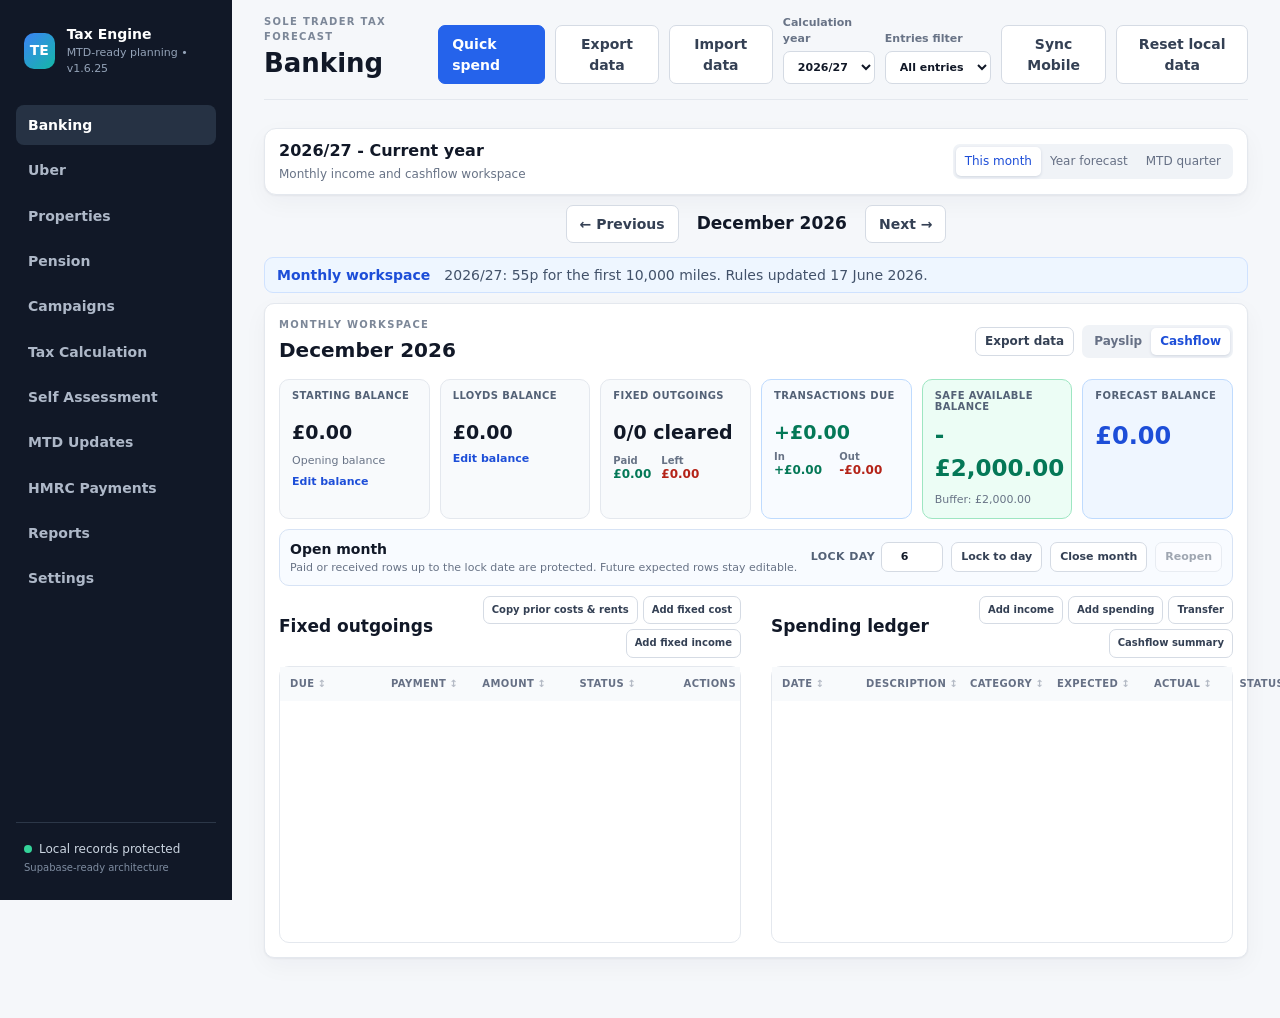
==== commit 7698f67c: "feat(navigation): restore Tax Calculation, Self Assessment, and HMRC Payments to sidebar and add dir" ====
--- a/index.html
+++ b/index.html
@@ -6,7 +6,7 @@
   <meta http-equiv="Cache-Control" content="no-cache, no-store, must-revalidate">
   <meta http-equiv="Pragma" content="no-cache">
   <meta http-equiv="Expires" content="0">
-  <link rel="manifest" href="manifest.webmanifest"><link rel="stylesheet" href="styles.css?v=106">
+  <link rel="manifest" href="manifest.webmanifest"><link rel="stylesheet" href="styles.css?v=107">
 <style>
 /* Side-by-side but NO internal scrolling or borders */
 .cashflow-two-pane { 
@@ -68,10 +68,19 @@
 </head>
 <body>
   <aside class="sidebar">
-    <div class="brand"><span class="brand-mark">TE</span><div><strong>Tax Engine</strong><small>MTD-ready planning &bull; v1.6.24</small></div></div>
+    <div class="brand"><span class="brand-mark">TE</span><div><strong>Tax Engine</strong><small>MTD-ready planning &bull; v1.6.25</small></div></div>
     <nav id="nav">
-      <button class="active" data-view="dashboard">Banking</button><button data-view="uber">Uber</button><button data-view="properties" data-module-nav="property">Properties</button><button data-view="pension" data-module-nav="pension">Pension</button><button data-view="mtd">MTD Updates</button>
-<button data-view="campaigns">Campaigns</button><button data-view="settings">Settings</button>
+      <button class="active" data-view="dashboard">Banking</button>
+      <button data-view="uber">Uber</button>
+      <button data-view="properties" data-module-nav="property">Properties</button>
+      <button data-view="pension" data-module-nav="pension">Pension</button>
+      <button data-view="campaigns">Campaigns</button>
+      <button data-view="calculation">Tax Calculation</button>
+      <button data-view="returnprep">Self Assessment</button>
+      <button data-view="mtd">MTD Updates</button>
+      <button data-view="payments">HMRC Payments</button>
+      <button data-view="reports">Reports</button>
+      <button data-view="settings">Settings</button>
     </nav>
     <div class="side-note"><span class="status-dot"></span>Local records protected<br><small>Supabase-ready architecture</small></div>
   </aside>
@@ -258,7 +267,9 @@
               <h2>Monthly property breakdown</h2>
               <p>Annual grid showing rent, mortgage interest, repairs, legal &amp; professional fees, council tax, insurance, other costs, total costs and net profit by month.</p>
             </div>
-            <div class="top-actions" style="margin-bottom:0;">
+            <div class="top-actions" style="margin-bottom:0; flex-wrap:wrap;">
+              <button class="ghost" data-view="calculation" type="button" style="font-size:12px; font-weight:700;">Tax Calculation &rarr;</button>
+              <button class="ghost" data-view="returnprep" type="button" style="font-size:12px; font-weight:700;">Self Assessment &rarr;</button>
               <label>Tax year
                 <select id="propertySummaryYear">
                   <option value="2026-27">2026/27</option>
@@ -417,5 +428,5 @@
       </div>
     </div>
   </dialog>
-  <script src="tax-engine.js?v=24"></script><script src="financial-controls.js?v=4"></script><script src="property-records.js?v=1"></script><script src="abratax-export.js?v=1"></script><script src="app.js?v=182"></script><script src="supabase-sync.js?v=35"></script>
+  <script src="tax-engine.js?v=24"></script><script src="financial-controls.js?v=4"></script><script src="property-records.js?v=1"></script><script src="abratax-export.js?v=1"></script><script src="app.js?v=183"></script><script src="supabase-sync.js?v=35"></script>
 </body></html>
--- a/styles.css
+++ b/styles.css
@@ -1,4 +1,4 @@
-:root{--ink:#111827;--muted:#687386;--line:#e4e8ee;--bg:#f5f7fa;--card:#fff;--accent:#2563eb;--green:#0f9f6e;--amber:#b7791f;--red:#c2414b;--nav:#111827;--shadow:0 1px 2px rgba(16,24,40,.05),0 8px 24px rgba(16,24,40,.04)}*{box-sizing:border-box}body{margin:0;background:var(--bg);color:var(--ink);font:14px/1.45 Inter,ui-sans-serif,system-ui,-apple-system,"Segoe UI",sans-serif}.sidebar{position:fixed;inset:0 auto 0 0;width:232px;background:var(--nav);color:#fff;padding:24px 16px;display:flex;flex-direction:column}.brand{display:flex;align-items:center;gap:12px;padding:0 8px 28px}.brand-mark{width:36px;height:36px;display:grid;place-items:center;border-radius:10px;background:linear-gradient(135deg,#3b82f6,#14b8a6);font-weight:800}.brand strong,.brand small{display:block}.brand small{color:#94a3b8;font-size:11px;margin-top:1px}nav{display:grid;gap:5px}button,select,input{font:inherit}button{cursor:pointer}nav button{border:0;background:transparent;color:#aeb8c8;text-align:left;padding:10px 12px;border-radius:8px;font-weight:600}nav button:hover,nav button.active{background:#263244;color:#fff}.side-note{margin-top:auto;border-top:1px solid #2c3748;padding:18px 8px 0;color:#cbd5e1;font-size:12px}.side-note small{color:#7f8da1}.status-dot{display:inline-block;width:8px;height:8px;border-radius:50%;background:#34d399;margin-right:7px}.shell{margin-left:232px;min-width:1048px;padding:0 32px 60px}.topbar{height:100px;display:flex;align-items:center;justify-content:space-between;border-bottom:1px solid var(--line);margin-bottom:28px}.topbar h1{font-size:26px;margin:1px 0}.eyebrow{font-size:10px;letter-spacing:.13em;color:#7c8798;font-weight:800;margin:0;text-transform:uppercase}.top-actions{display:flex;align-items:end;gap:10px}.top-actions label{display:grid;gap:4px;color:var(--muted);font-size:11px;font-weight:700}select,input{border:1px solid #d4dae3;border-radius:7px;background:white;padding:8px 10px;color:var(--ink)}button.primary,button.ghost{border-radius:7px;padding:8px 13px;font-weight:700}button.primary{border:1px solid var(--accent);background:var(--accent);color:#fff}button.ghost{border:1px solid #d5dbe4;background:#fff;color:#344054}.view{display:none}.view.active{display:block}.notice{display:flex;gap:14px;align-items:center;background:#eef6ff;border:1px solid #cfe2ff;border-radius:9px;padding:10px 13px;margin-bottom:18px;color:#42526a}.notice strong{color:#1d4ed8}.metrics{display:grid;grid-template-columns:repeat(4,1fr);gap:14px;margin-bottom:18px}.metrics.compact{grid-template-columns:repeat(3,1fr)}.metric{background:var(--card);border:1px solid var(--line);border-radius:10px;padding:16px;box-shadow:var(--shadow)}.metric span{display:block;color:var(--muted);font-size:12px;font-weight:600}.metric strong{display:block;font-size:23px;letter-spacing:-.03em;margin:7px 0 2px}.metric small{color:#8490a1}.metric.alert strong{color:var(--red)}.grid.two{display:grid;grid-template-columns:1.4fr 1fr;gap:18px;margin-bottom:18px}.card{background:var(--card);border:1px solid var(--line);border-radius:10px;box-shadow:var(--shadow);padding:20px;margin-bottom:18px}.card h2,.section-intro h2,dialog h2{margin:3px 0 0;font-size:18px}.card-head,.section-intro{display:flex;justify-content:space-between;align-items:center;gap:18px;margin-bottom:18px}.section-intro p:not(.eyebrow){color:var(--muted);margin:6px 0 0}.segmented{display:flex;background:#f0f3f7;border-radius:7px;padding:3px}.segmented button{border:0;background:transparent;border-radius:5px;padding:6px 9px;color:#667085;font-size:12px}.segmented button.active{background:white;color:#1d4ed8;box-shadow:0 1px 3px #cfd5df}.summary-grid{display:grid;grid-template-columns:repeat(3,1fr);gap:12px}.summary-grid div{background:#f8fafc;border-radius:8px;padding:12px}.summary-grid span{display:block;color:var(--muted);font-size:11px}.summary-grid strong{font-size:17px}.bar-wrap{margin-top:18px}.bar-label{display:flex;justify-content:space-between;color:var(--muted);font-size:12px}.bar{height:7px;background:#edf0f4;border-radius:99px;margin-top:7px;overflow:hidden}.bar i{display:block;height:100%;background:linear-gradient(90deg,#3b82f6,#14b8a6);border-radius:99px}.income-mix{display:grid;gap:15px}.mix-row{display:grid;grid-template-columns:92px 1fr 75px;gap:10px;align-items:center}.mix-row span{font-size:12px;color:var(--muted)}.mix-line{height:9px;background:#eef1f5;border-radius:20px;overflow:hidden}.mix-line i{display:block;height:100%;border-radius:20px}.mix-row:nth-child(1) i{background:#2563eb}.mix-row:nth-child(2) i{background:#14b8a6}.mix-row:nth-child(3) i{background:#8b5cf6}.mix-row strong{text-align:right}.table{width:100%}.tr{display:grid;grid-template-columns:1fr 160px;align-items:center;padding:10px 8px;border-bottom:1px solid #edf0f4}.tr:last-child{border-bottom:0}.tr.header{background:#f8fafc;color:#667085;font-size:11px;font-weight:800;text-transform:uppercase}.tr.total{font-weight:800;background:#f8fafc}.tr span:last-child{text-align:right;font-variant-numeric:tabular-nums}.records .tr{grid-template-columns:repeat(var(--cols,6),minmax(90px,1fr));gap:12px}.records .tr span{text-align:left;overflow:hidden;text-overflow:ellipsis}.records .tr span:last-child{text-align:right}.delete{border:0;background:transparent;color:#c2414b;font-weight:700}.empty{text-align:center;color:var(--muted);padding:35px}.form-grid{display:grid;grid-template-columns:repeat(2,1fr);gap:16px}.form-grid label{display:grid;gap:6px;color:#5f6c7b;font-weight:650}.form-grid input{width:100%}.wide,.form-actions{grid-column:1/-1}.form-actions{text-align:right}.report .report-title{display:flex;justify-content:space-between;border-bottom:2px solid var(--ink);padding-bottom:15px;margin-bottom:12px}.report p{color:var(--muted)}dialog{border:0;border-radius:12px;box-shadow:0 25px 80px #17203355;width:680px;padding:24px}dialog::backdrop{background:#11182788}.dialog-actions{display:flex;justify-content:flex-end;gap:8px;margin-top:22px}
+:root{--ink:#111827;--muted:#687386;--line:#e4e8ee;--bg:#f5f7fa;--card:#fff;--accent:#2563eb;--green:#0f9f6e;--amber:#b7791f;--red:#c2414b;--nav:#111827;--shadow:0 1px 2px rgba(16,24,40,.05),0 8px 24px rgba(16,24,40,.04)}*{box-sizing:border-box}body{margin:0;background:var(--bg);color:var(--ink);font:14px/1.45 Inter,ui-sans-serif,system-ui,-apple-system,"Segoe UI",sans-serif}.sidebar{position:fixed;inset:0 auto 0 0;width:232px;background:var(--nav);color:#fff;padding:24px 16px;display:flex;flex-direction:column;overflow-y:auto}.brand{display:flex;align-items:center;gap:12px;padding:0 8px 28px}.brand-mark{width:36px;height:36px;display:grid;place-items:center;border-radius:10px;background:linear-gradient(135deg,#3b82f6,#14b8a6);font-weight:800}.brand strong,.brand small{display:block}.brand small{color:#94a3b8;font-size:11px;margin-top:1px}nav{display:grid;gap:5px}button,select,input{font:inherit}button{cursor:pointer}nav button{border:0;background:transparent;color:#aeb8c8;text-align:left;padding:10px 12px;border-radius:8px;font-weight:600}nav button:hover,nav button.active{background:#263244;color:#fff}.side-note{margin-top:auto;border-top:1px solid #2c3748;padding:18px 8px 0;color:#cbd5e1;font-size:12px}.side-note small{color:#7f8da1}.status-dot{display:inline-block;width:8px;height:8px;border-radius:50%;background:#34d399;margin-right:7px}.shell{margin-left:232px;min-width:1048px;padding:0 32px 60px}.topbar{height:100px;display:flex;align-items:center;justify-content:space-between;border-bottom:1px solid var(--line);margin-bottom:28px}.topbar h1{font-size:26px;margin:1px 0}.eyebrow{font-size:10px;letter-spacing:.13em;color:#7c8798;font-weight:800;margin:0;text-transform:uppercase}.top-actions{display:flex;align-items:end;gap:10px}.top-actions label{display:grid;gap:4px;color:var(--muted);font-size:11px;font-weight:700}select,input{border:1px solid #d4dae3;border-radius:7px;background:white;padding:8px 10px;color:var(--ink)}button.primary,button.ghost{border-radius:7px;padding:8px 13px;font-weight:700}button.primary{border:1px solid var(--accent);background:var(--accent);color:#fff}button.ghost{border:1px solid #d5dbe4;background:#fff;color:#344054}.view{display:none}.view.active{display:block}.notice{display:flex;gap:14px;align-items:center;background:#eef6ff;border:1px solid #cfe2ff;border-radius:9px;padding:10px 13px;margin-bottom:18px;color:#42526a}.notice strong{color:#1d4ed8}.metrics{display:grid;grid-template-columns:repeat(4,1fr);gap:14px;margin-bottom:18px}.metrics.compact{grid-template-columns:repeat(3,1fr)}.metric{background:var(--card);border:1px solid var(--line);border-radius:10px;padding:16px;box-shadow:var(--shadow)}.metric span{display:block;color:var(--muted);font-size:12px;font-weight:600}.metric strong{display:block;font-size:23px;letter-spacing:-.03em;margin:7px 0 2px}.metric small{color:#8490a1}.metric.alert strong{color:var(--red)}.grid.two{display:grid;grid-template-columns:1.4fr 1fr;gap:18px;margin-bottom:18px}.card{background:var(--card);border:1px solid var(--line);border-radius:10px;box-shadow:var(--shadow);padding:20px;margin-bottom:18px}.card h2,.section-intro h2,dialog h2{margin:3px 0 0;font-size:18px}.card-head,.section-intro{display:flex;justify-content:space-between;align-items:center;gap:18px;margin-bottom:18px}.section-intro p:not(.eyebrow){color:var(--muted);margin:6px 0 0}.segmented{display:flex;background:#f0f3f7;border-radius:7px;padding:3px}.segmented button{border:0;background:transparent;border-radius:5px;padding:6px 9px;color:#667085;font-size:12px}.segmented button.active{background:white;color:#1d4ed8;box-shadow:0 1px 3px #cfd5df}.summary-grid{display:grid;grid-template-columns:repeat(3,1fr);gap:12px}.summary-grid div{background:#f8fafc;border-radius:8px;padding:12px}.summary-grid span{display:block;color:var(--muted);font-size:11px}.summary-grid strong{font-size:17px}.bar-wrap{margin-top:18px}.bar-label{display:flex;justify-content:space-between;color:var(--muted);font-size:12px}.bar{height:7px;background:#edf0f4;border-radius:99px;margin-top:7px;overflow:hidden}.bar i{display:block;height:100%;background:linear-gradient(90deg,#3b82f6,#14b8a6);border-radius:99px}.income-mix{display:grid;gap:15px}.mix-row{display:grid;grid-template-columns:92px 1fr 75px;gap:10px;align-items:center}.mix-row span{font-size:12px;color:var(--muted)}.mix-line{height:9px;background:#eef1f5;border-radius:20px;overflow:hidden}.mix-line i{display:block;height:100%;border-radius:20px}.mix-row:nth-child(1) i{background:#2563eb}.mix-row:nth-child(2) i{background:#14b8a6}.mix-row:nth-child(3) i{background:#8b5cf6}.mix-row strong{text-align:right}.table{width:100%}.tr{display:grid;grid-template-columns:1fr 160px;align-items:center;padding:10px 8px;border-bottom:1px solid #edf0f4}.tr:last-child{border-bottom:0}.tr.header{background:#f8fafc;color:#667085;font-size:11px;font-weight:800;text-transform:uppercase}.tr.total{font-weight:800;background:#f8fafc}.tr span:last-child{text-align:right;font-variant-numeric:tabular-nums}.records .tr{grid-template-columns:repeat(var(--cols,6),minmax(90px,1fr));gap:12px}.records .tr span{text-align:left;overflow:hidden;text-overflow:ellipsis}.records .tr span:last-child{text-align:right}.delete{border:0;background:transparent;color:#c2414b;font-weight:700}.empty{text-align:center;color:var(--muted);padding:35px}.form-grid{display:grid;grid-template-columns:repeat(2,1fr);gap:16px}.form-grid label{display:grid;gap:6px;color:#5f6c7b;font-weight:650}.form-grid input{width:100%}.wide,.form-actions{grid-column:1/-1}.form-actions{text-align:right}.report .report-title{display:flex;justify-content:space-between;border-bottom:2px solid var(--ink);padding-bottom:15px;margin-bottom:12px}.report p{color:var(--muted)}dialog{border:0;border-radius:12px;box-shadow:0 25px 80px #17203355;width:680px;padding:24px}dialog::backdrop{background:#11182788}.dialog-actions{display:flex;justify-content:flex-end;gap:8px;margin-top:22px}
 @media(max-width:900px){.sidebar{position:static;width:auto}.shell{margin:0;min-width:0;padding:20px}.sidebar nav{grid-template-columns:repeat(4,1fr)}.side-note{display:none}.topbar{height:auto;padding:20px 0}.grid.two,.metrics{grid-template-columns:1fr 1fr}.records{overflow:auto}.records .tr{min-width:900px}}
 @media print{.sidebar,.topbar,.section-intro,.notice,.view:not([data-panel="reports"]){display:none!important}.shell{margin:0;min-width:0;padding:0}.view[data-panel="reports"]{display:block!important}.card{border:0;box-shadow:none}}
 .property-tab-bar{display:inline-flex;background:#eef2f6;border-radius:8px;padding:3px;gap:3px;margin-bottom:18px}.property-tab-bar button{border:0;background:transparent;border-radius:6px;padding:7px 14px;color:#4b5563;font-size:13px;font-weight:600;cursor:pointer;transition:all .15s ease}.property-tab-bar button:hover{color:#111827}.property-tab-bar button.active{background:white;color:#2563eb;box-shadow:0 1px 3px rgba(0,0,0,.08);font-weight:700}.property-actions{display:flex;gap:9px;margin:-4px 0 18px}.property-ledgers{grid-template-columns:1fr 1fr}.property-ledgers .card{min-width:0}.property-ledgers .records{overflow-x:auto}.property-ledgers .records .tr{min-width:520px}
